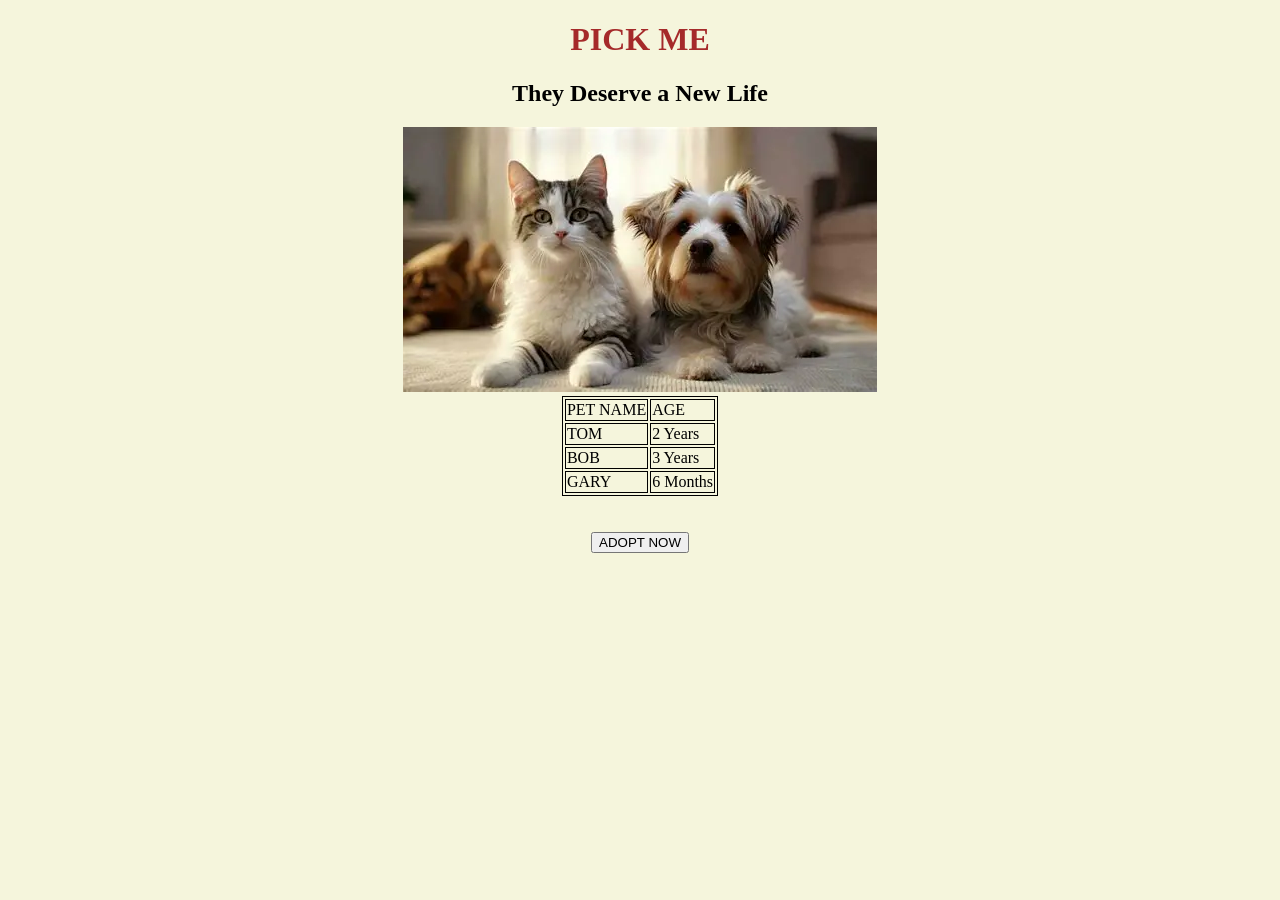
==== index.html @ 77085103 "Add Lab 11" ====
<!--Muhammad Faizam
26I-3236
SE-E -->
<!DOCTYPE html>

<html lang="en">
<head>
  <meta charset="UTF-8">
  <meta name="viewport" content="width=device-width, initial-scale=1.0">
  <link rel="stylesheet" href="style.css">
  <title>Pet Adoption</title>
</head>
<body>
  <center>
    
  <h1>PICK ME</h1>
  <h2>They Deserve a New Life</h2>
  <img src="pets.webp" alt="PETS IMAGE">

  <table>

  <tr>
    <td>PET NAME</td>
    <td>AGE</td>

  </tr>

  <tr>
    <td>TOM</td>
    <td>2 Years</td>
    
  </tr>

  <tr>
    <td>BOB</td>
    <td>3 Years</td>
 </tr>  
   <tr>
    <td>GARY</td>
    <td>6 Months</td>
 </tr>  
 
 
</table>
<br>
<br>
<button>
  
  ADOPT NOW
</button>
</center>
</body>
</html>
---- style.css ----
body{
    background-color: beige;
}
h1{
    color:brown;
}
table, th, td{
    border: 1px solid black;
}
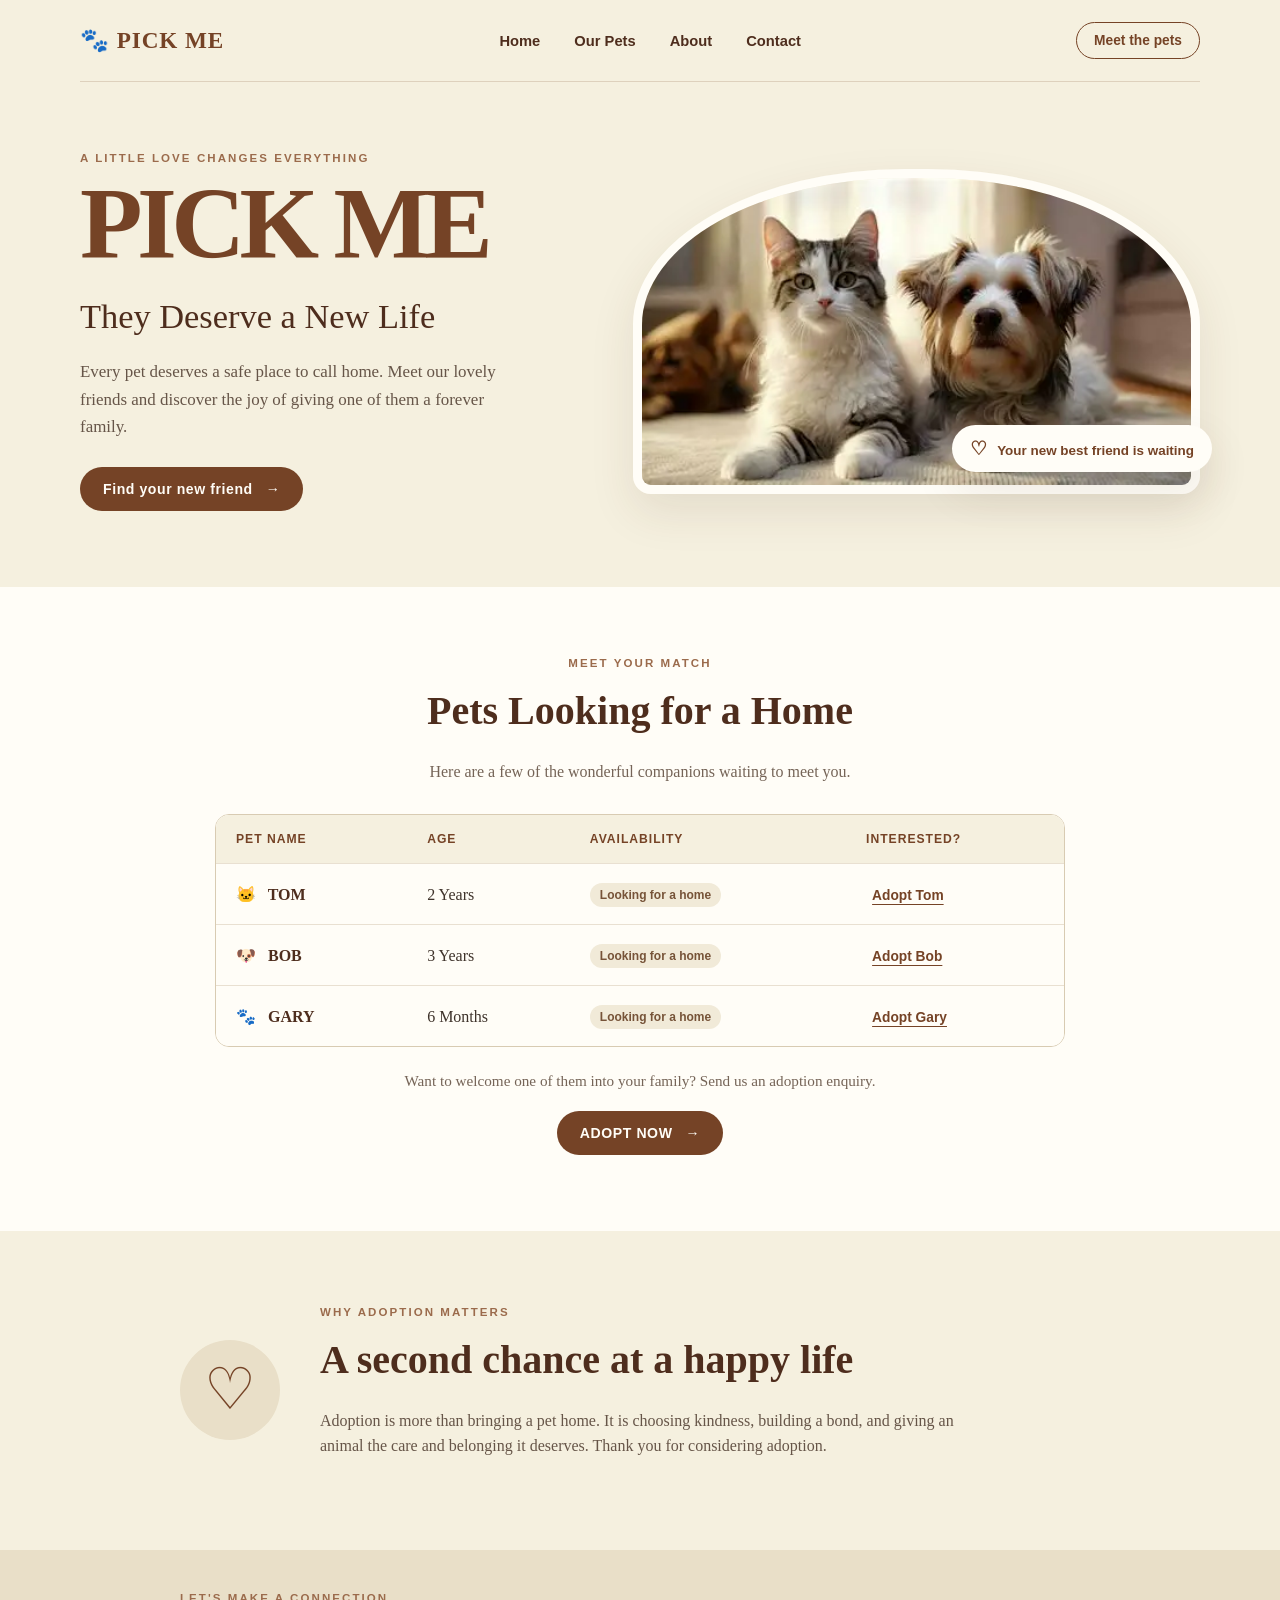
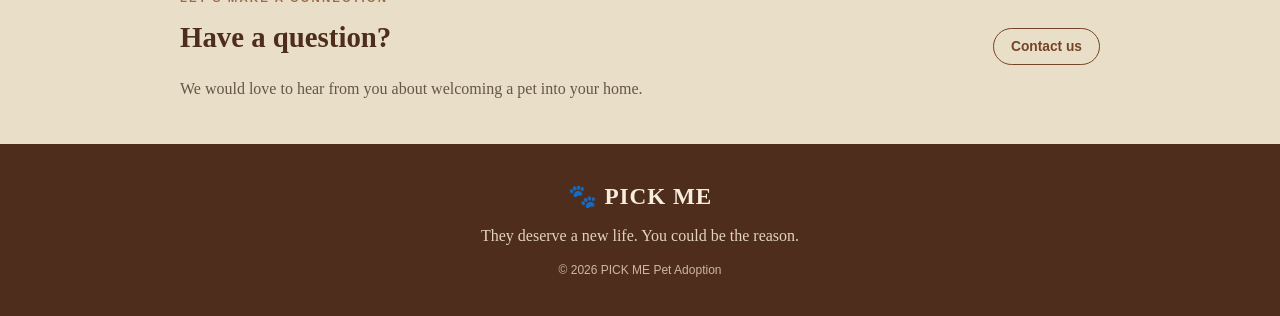
==== commit ac715eaf: "Add home Page Add navigation bar on home page Add borders and shapes to images Add logo of the websi" ====
--- a/index.html
+++ b/index.html
@@ -1,53 +1,95 @@
-<!--Muhammad Faizam
-26I-3236
-SE-E -->
 <!DOCTYPE html>
-
 <html lang="en">
 <head>
   <meta charset="UTF-8">
   <meta name="viewport" content="width=device-width, initial-scale=1.0">
+  <meta name="description" content="Meet pets looking for a loving home at PICK ME pet adoption.">
+  <title>PICK ME | They Deserve a New Life</title>
   <link rel="stylesheet" href="style.css">
-  <title>Pet Adoption</title>
+  <script src="script.js" defer></script>
 </head>
 <body>
-  <center>
-    
-  <h1>PICK ME</h1>
-  <h2>They Deserve a New Life</h2>
-  <img src="pets.webp" alt="PETS IMAGE">
+  <header class="site-header">
+    <a class="brand" href="#home" aria-label="PICK ME home">🐾 PICK ME</a>
+    <nav aria-label="Main navigation">
+      <a href="#home">Home</a>
+      <a href="#pets">Our Pets</a>
+      <a href="#about">About</a>
+      <a href="#contact">Contact</a>
+    </nav>
+    <a class="header-cta" href="#pets">Meet the pets</a>
+  </header>
 
-  <table>
+  <main>
+    <section class="hero" id="home">
+      <div class="hero-copy">
+        <p class="eyebrow">A LITTLE LOVE CHANGES EVERYTHING</p>
+        <h1>PICK ME</h1>
+        <h2>They Deserve a New Life</h2>
+        <p class="intro">Every pet deserves a safe place to call home. Meet our lovely friends and discover the joy of giving one of them a forever family.</p>
+        <a class="primary-button" href="#pets">Find your new friend <span aria-hidden="true">→</span></a>
+      </div>
+      <div class="hero-photo-wrap">
+        <img class="hero-photo" src="pets.webp" alt="A group of adorable pets waiting for a loving home">
+        <div class="photo-note"><span>♡</span> Your new best friend is waiting</div>
+      </div>
+    </section>
 
-  <tr>
-    <td>PET NAME</td>
-    <td>AGE</td>
+    <section class="pets-section" id="pets">
+      <div class="section-heading">
+        <p class="eyebrow">MEET YOUR MATCH</p>
+        <h2>Pets Looking for a Home</h2>
+        <p>Here are a few of the wonderful companions waiting to meet you.</p>
+      </div>
+      <div class="table-wrap">
+        <table>
+          <thead>
+            <tr><th scope="col">Pet name</th><th scope="col">Age</th><th scope="col">Availability</th><th scope="col">Interested?</th></tr>
+          </thead>
+          <tbody>
+            <tr><td><span class="pet-emoji">🐱</span> TOM</td><td>2 Years</td><td><span class="status">Looking for a home</span></td><td><button class="text-button adopt-pet" data-pet="Tom">Adopt Tom</button></td></tr>
+            <tr><td><span class="pet-emoji">🐶</span> BOB</td><td>3 Years</td><td><span class="status">Looking for a home</span></td><td><button class="text-button adopt-pet" data-pet="Bob">Adopt Bob</button></td></tr>
+            <tr><td><span class="pet-emoji">🐾</span> GARY</td><td>6 Months</td><td><span class="status">Looking for a home</span></td><td><button class="text-button adopt-pet" data-pet="Gary">Adopt Gary</button></td></tr>
+          </tbody>
+        </table>
+      </div>
+      <p class="table-note">Want to welcome one of them into your family? Send us an adoption enquiry.</p>
+      <button class="primary-button open-form" type="button">ADOPT NOW <span aria-hidden="true">→</span></button>
+    </section>
 
-  </tr>
+    <section class="about-section" id="about">
+      <div class="about-mark" aria-hidden="true">♡</div>
+      <div>
+        <p class="eyebrow">WHY ADOPTION MATTERS</p>
+        <h2>A second chance at a happy life</h2>
+        <p>Adoption is more than bringing a pet home. It is choosing kindness, building a bond, and giving an animal the care and belonging it deserves. Thank you for considering adoption.</p>
+      </div>
+    </section>
 
-  <tr>
-    <td>TOM</td>
-    <td>2 Years</td>
-    
-  </tr>
+    <section class="contact-strip" id="contact">
+      <div><p class="eyebrow">LET'S MAKE A CONNECTION</p><h2>Have a question?</h2><p>We would love to hear from you about welcoming a pet into your home.</p></div>
+      <a class="secondary-button" href="mailto:hello@pickme-pets.example">Contact us</a>
+    </section>
+  </main>
 
-  <tr>
-    <td>BOB</td>
-    <td>3 Years</td>
- </tr>  
-   <tr>
-    <td>GARY</td>
-    <td>6 Months</td>
- </tr>  
- 
- 
-</table>
-<br>
-<br>
-<button>
-  
-  ADOPT NOW
-</button>
-</center>
+  <footer><a class="brand footer-brand" href="#home">🐾 PICK ME</a><p>They deserve a new life. You could be the reason.</p><small>© <span id="year"></span> PICK ME Pet Adoption</small></footer>
+
+  <dialog id="adoption-dialog" aria-labelledby="form-title">
+    <div class="dialog-top"><div><p class="eyebrow">TAKE THE FIRST STEP</p><h2 id="form-title">Adoption enquiry</h2></div><button class="close-dialog" type="button" aria-label="Close form">×</button></div>
+    <p class="form-intro">Tell us a little about yourself and the pet you are interested in.</p>
+    <form id="adoption-form">
+      <label for="applicant-name">Your name</label>
+      <input id="applicant-name" name="name" type="text" placeholder="Enter your full name" required minlength="2">
+      <label for="applicant-email">Email address</label>
+      <input id="applicant-email" name="email" type="email" placeholder="you@example.com" required>
+      <label for="pet-choice">Which pet interests you?</label>
+      <select id="pet-choice" name="pet" required><option value="">Choose a pet</option><option>Tom</option><option>Bob</option><option>Gary</option><option>I'm open to meeting any pet</option></select>
+      <label for="reason">Why would you like to adopt?</label>
+      <textarea id="reason" name="reason" rows="3" placeholder="A few words about your interest..."></textarea>
+      <button class="primary-button submit-button" type="submit">Send enquiry</button>
+      <p class="form-message" id="form-message" role="status" aria-live="polite"></p>
+      <p class="privacy-note">Demo form: your details are not sent or stored. Connect a backend or form service to receive real applications.</p>
+    </form>
+  </dialog>
 </body>
-</html>+</html>
--- a/style.css
+++ b/style.css
@@ -1,9 +1,120 @@
-body{
-    background-color: beige;
+:root {
+  --beige: #f5f0df;
+  --beige-deep: #e9dfc8;
+  --brown: #754326;
+  --brown-dark: #4e2d1d;
+  --brown-soft: #9b6b4c;
+  --ink: #3f332b;
+  --white: #fffdf7;
+  --line: #d8cbb2;
+  --shadow: 0 18px 45px rgba(83, 52, 31, .10);
 }
-h1{
-    color:brown;
+
+* { box-sizing: border-box; }
+html { scroll-behavior: smooth; }
+body {
+  margin: 0;
+  background: var(--beige);
+  color: var(--ink);
+  font-family: Georgia, 'Times New Roman', serif;
+  line-height: 1.6;
 }
-table, th, td{
-    border: 1px solid black;
-}+a { color: inherit; }
+.site-header {
+  width: min(1120px, calc(100% - 48px));
+  margin: 0 auto;
+  min-height: 82px;
+  display: flex;
+  align-items: center;
+  justify-content: space-between;
+  gap: 24px;
+  border-bottom: 1px solid rgba(117, 67, 38, .18);
+}
+.brand { color: var(--brown); text-decoration: none; font-size: 1.45rem; font-weight: 800; letter-spacing: .04em; }
+nav { display: flex; gap: clamp(14px, 3vw, 34px); }
+nav a { color: var(--brown-dark); text-decoration: none; font: 600 .92rem Arial, sans-serif; }
+nav a:hover, nav a:focus-visible { color: var(--brown-soft); text-decoration: underline; text-underline-offset: 5px; }
+.header-cta, .secondary-button {
+  display: inline-block; padding: 10px 17px; border: 1px solid var(--brown); border-radius: 999px;
+  color: var(--brown); text-decoration: none; font: 700 .86rem Arial, sans-serif; transition: .2s ease;
+}
+.header-cta:hover, .secondary-button:hover { background: var(--brown); color: var(--white); }
+.hero {
+  width: min(1120px, calc(100% - 48px)); margin: 0 auto; padding: 70px 0 76px;
+  display: grid; grid-template-columns: .9fr 1.1fr; align-items: center; gap: clamp(35px, 7vw, 90px);
+}
+.eyebrow { margin: 0 0 10px; color: var(--brown-soft); font: 700 .72rem Arial, sans-serif; letter-spacing: .18em; }
+.hero h1 { margin: 0; color: var(--brown); font-size: clamp(3.8rem, 8vw, 6.8rem); line-height: .98; letter-spacing: -.055em; }
+.hero h2 { margin: 15px 0 14px; color: var(--brown-dark); font-size: clamp(1.45rem, 3vw, 2.15rem); font-weight: 500; }
+.intro { max-width: 450px; margin: 0 0 27px; color: #665548; font-size: 1.06rem; }
+.primary-button {
+  border: 0; border-radius: 999px; padding: 14px 23px; background: var(--brown); color: var(--white);
+  text-decoration: none; display: inline-flex; align-items: center; justify-content: center; gap: 13px;
+  cursor: pointer; font: 700 .88rem Arial, sans-serif; letter-spacing: .04em; transition: transform .2s ease, background .2s ease;
+}
+.primary-button:hover { background: var(--brown-dark); transform: translateY(-2px); }
+.hero-photo-wrap { position: relative; }
+.hero-photo { display: block; width: 100%; max-height: 430px; object-fit: cover; border: 9px solid var(--white); border-radius: 48% 48% 18px 18px; box-shadow: var(--shadow); }
+.photo-note { position: absolute; right: -12px; bottom: 22px; padding: 12px 18px; border-radius: 999px; background: var(--white); color: var(--brown); box-shadow: var(--shadow); font: 600 .84rem Arial, sans-serif; }
+.photo-note span { margin-right: 7px; font-size: 1.2rem; }
+.pets-section { padding: 70px 24px 76px; background: var(--white); text-align: center; }
+.section-heading { margin: 0 auto 30px; }
+.section-heading h2, .about-section h2, .contact-strip h2 { margin: 0 0 8px; color: var(--brown-dark); font-size: clamp(1.8rem, 4vw, 2.5rem); }
+.section-heading > p:last-child, .table-note { color: #756457; }
+.table-wrap { width: min(850px, 100%); margin: 0 auto; overflow-x: auto; border: 1px solid var(--line); border-radius: 14px; }
+table { width: 100%; border-collapse: collapse; text-align: left; background: var(--white); }
+th, td { padding: 17px 20px; border-bottom: 1px solid #e9e0d1; white-space: nowrap; }
+th { background: var(--beige); color: var(--brown); font: 700 .76rem Arial, sans-serif; letter-spacing: .08em; text-transform: uppercase; }
+tbody tr:last-child td { border-bottom: 0; }
+tbody tr:hover { background: #fbf8ef; }
+td:first-child { color: var(--brown-dark); font-weight: 700; }
+.pet-emoji { margin-right: 8px; }
+.status { display: inline-block; padding: 5px 10px; border-radius: 999px; background: #f1ead8; color: #765338; font: 600 .75rem Arial, sans-serif; }
+.text-button { border: 0; background: none; color: var(--brown); cursor: pointer; font: 700 .86rem Arial, sans-serif; text-decoration: underline; text-underline-offset: 4px; }
+.text-button:hover { color: var(--brown-dark); }
+.table-note { margin: 22px 0 17px; font-size: .95rem; }
+.about-section { width: min(920px, calc(100% - 48px)); margin: 0 auto; padding: 75px 0; display: grid; grid-template-columns: 110px 1fr; align-items: center; gap: 30px; }
+.about-mark { width: 100px; height: 100px; display: grid; place-items: center; border-radius: 50%; background: var(--beige-deep); color: var(--brown); font-size: 3.6rem; }
+.about-section p:last-child, .contact-strip p:not(.eyebrow) { max-width: 680px; color: #665548; }
+.contact-strip { padding: 42px max(24px, calc((100% - 920px) / 2)); background: var(--beige-deep); display: flex; align-items: center; justify-content: space-between; gap: 30px; }
+.contact-strip h2 { font-size: 1.8rem; }
+.contact-strip p:not(.eyebrow) { margin-bottom: 0; }
+footer { padding: 34px 24px; text-align: center; background: var(--brown-dark); color: #f7eddd; }
+.footer-brand { color: #f7eddd; }
+footer p { margin: 8px 0; color: #e3d3be; }
+footer small { color: #cdb89e; font: .75rem Arial, sans-serif; }
+dialog { width: min(510px, calc(100% - 30px)); max-height: min(90vh, 760px); overflow-y: auto; padding: 28px; border: 1px solid var(--line); border-radius: 20px; background: var(--white); color: var(--ink); box-shadow: 0 24px 80px rgba(35, 22, 13, .3); }
+dialog::backdrop { background: rgba(42, 27, 17, .55); backdrop-filter: blur(3px); }
+.dialog-top { display: flex; justify-content: space-between; align-items: flex-start; gap: 20px; }
+.dialog-top h2 { margin: 0; color: var(--brown-dark); font-size: 1.8rem; }
+.close-dialog { width: 36px; height: 36px; border: 0; border-radius: 50%; background: var(--beige); color: var(--brown); cursor: pointer; font-size: 1.5rem; }
+.form-intro { color: #756457; }
+form { display: grid; gap: 9px; }
+form label { margin-top: 7px; color: var(--brown-dark); font: 700 .83rem Arial, sans-serif; }
+form input, form select, form textarea { width: 100%; padding: 12px 13px; border: 1px solid var(--line); border-radius: 9px; background: #fffefa; color: var(--ink); font:  .95rem Arial, sans-serif; }
+form input:focus, form select:focus, form textarea:focus { outline: 2px solid #b98b68; outline-offset: 1px; }
+.submit-button { margin-top: 12px; width: 100%; }
+.form-message { min-height: 1.3em; margin: 3px 0 0; color: #49643c; font: 600 .88rem Arial, sans-serif; }
+.privacy-note { margin: 0; color: #8a7b6c; font: .72rem/1.5 Arial, sans-serif; }
+@media (max-width: 760px) {
+  .site-header { width: min(100% - 32px, 600px); padding: 16px 0; flex-wrap: wrap; }
+  nav { order: 3; width: 100%; justify-content: space-between; gap: 10px; }
+  nav a { font-size: .82rem; }
+  .header-cta { margin-left: auto; }
+  .hero { width: min(100% - 36px, 600px); padding: 48px 0 58px; grid-template-columns: 1fr; gap: 35px; }
+  .hero-copy { text-align: center; }
+  .intro { margin-left: auto; margin-right: auto; }
+  .hero-photo { max-height: 340px; }
+  .photo-note { right: 4px; }
+  .about-section { grid-template-columns: 1fr; text-align: center; justify-items: center; padding: 55px 0; }
+  .contact-strip { flex-direction: column; align-items: flex-start; }
+}
+@media (max-width: 480px) {
+  .brand { font-size: 1.2rem; }
+  .header-cta { padding: 8px 12px; font-size: .76rem; }
+  nav a { font-size: .73rem; }
+  .pets-section { padding: 55px 14px; }
+  th, td { padding: 13px 12px; }
+  .photo-note { font-size: .72rem; }
+  dialog { padding: 22px 18px; }
+}
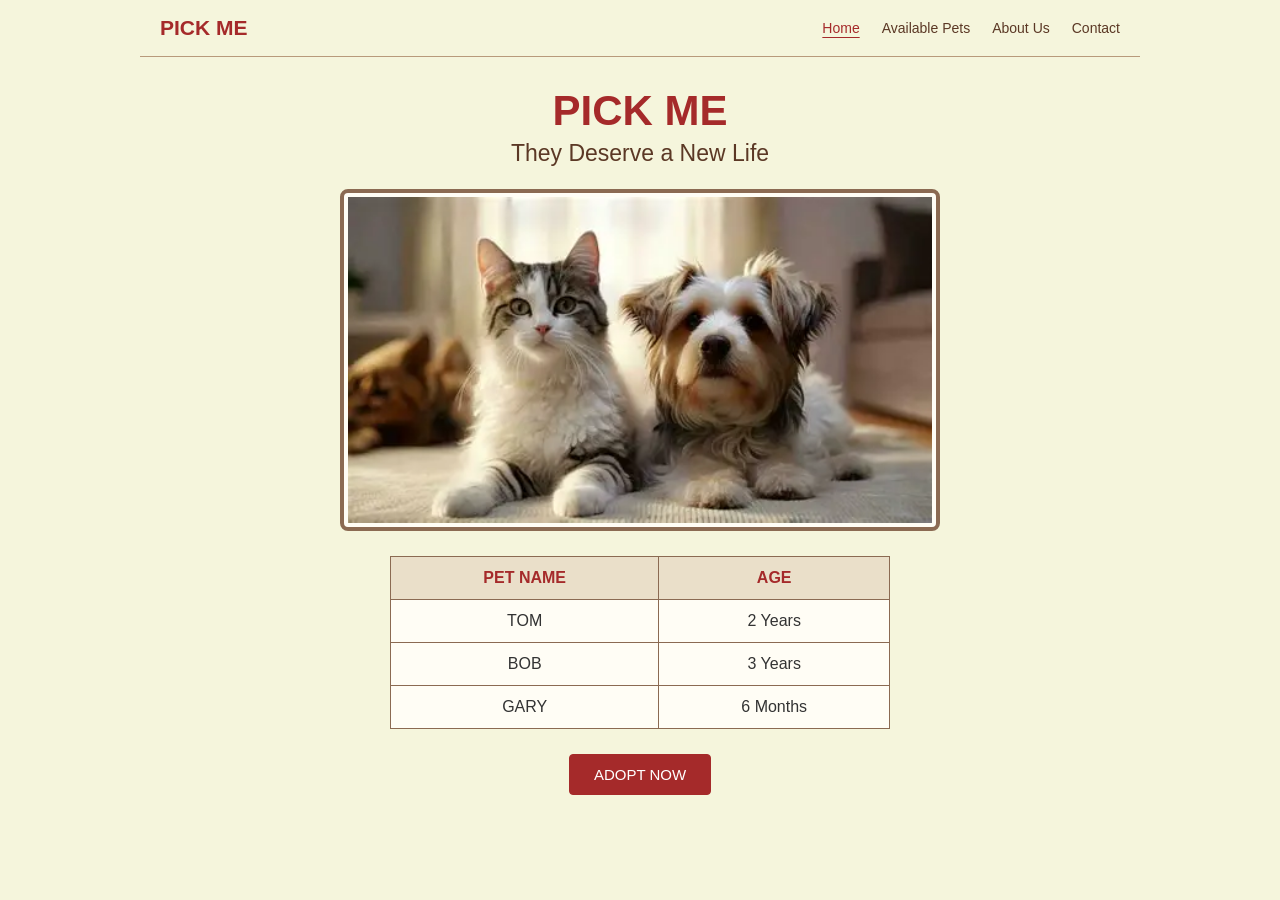
==== commit 20d792b3: "Fixed Home Page Made it a little simpler. Removed the fancy UI/UX. Removed Extra text and buttons." ====
--- a/index.html
+++ b/index.html
@@ -1,95 +1,57 @@
+<!-- Muhammad Faizam
+26I-3236
+SE-E -->
 <!DOCTYPE html>
 <html lang="en">
 <head>
-  <meta charset="UTF-8">
-  <meta name="viewport" content="width=device-width, initial-scale=1.0">
-  <meta name="description" content="Meet pets looking for a loving home at PICK ME pet adoption.">
-  <title>PICK ME | They Deserve a New Life</title>
-  <link rel="stylesheet" href="style.css">
-  <script src="script.js" defer></script>
+    <meta charset="UTF-8">
+    <meta name="viewport" content="width=device-width, initial-scale=1.0">
+    <title>PICK ME - Pet Adoption</title>
+    <link rel="stylesheet" href="style.css">
+    <script src="script.js" defer></script>
 </head>
 <body>
-  <header class="site-header">
-    <a class="brand" href="#home" aria-label="PICK ME home">🐾 PICK ME</a>
-    <nav aria-label="Main navigation">
-      <a href="#home">Home</a>
-      <a href="#pets">Our Pets</a>
-      <a href="#about">About</a>
-      <a href="#contact">Contact</a>
+    <nav class="navbar" aria-label="Main navigation">
+        <a class="brand" href="index.html">PICK ME</a>
+        <div class="nav-links">
+            <a href="index.html" aria-current="page">Home</a>
+            <a href="pets.html">Available Pets</a>
+            <a href="about.html">About Us</a>
+            <a href="contact.html">Contact</a>
+        </div>
     </nav>
-    <a class="header-cta" href="#pets">Meet the pets</a>
-  </header>
 
-  <main>
-    <section class="hero" id="home">
-      <div class="hero-copy">
-        <p class="eyebrow">A LITTLE LOVE CHANGES EVERYTHING</p>
+    <main class="homepage" id="home">
         <h1>PICK ME</h1>
         <h2>They Deserve a New Life</h2>
-        <p class="intro">Every pet deserves a safe place to call home. Meet our lovely friends and discover the joy of giving one of them a forever family.</p>
-        <a class="primary-button" href="#pets">Find your new friend <span aria-hidden="true">→</span></a>
-      </div>
-      <div class="hero-photo-wrap">
-        <img class="hero-photo" src="pets.webp" alt="A group of adorable pets waiting for a loving home">
-        <div class="photo-note"><span>♡</span> Your new best friend is waiting</div>
-      </div>
-    </section>
 
-    <section class="pets-section" id="pets">
-      <div class="section-heading">
-        <p class="eyebrow">MEET YOUR MATCH</p>
-        <h2>Pets Looking for a Home</h2>
-        <p>Here are a few of the wonderful companions waiting to meet you.</p>
-      </div>
-      <div class="table-wrap">
-        <table>
-          <thead>
-            <tr><th scope="col">Pet name</th><th scope="col">Age</th><th scope="col">Availability</th><th scope="col">Interested?</th></tr>
-          </thead>
-          <tbody>
-            <tr><td><span class="pet-emoji">🐱</span> TOM</td><td>2 Years</td><td><span class="status">Looking for a home</span></td><td><button class="text-button adopt-pet" data-pet="Tom">Adopt Tom</button></td></tr>
-            <tr><td><span class="pet-emoji">🐶</span> BOB</td><td>3 Years</td><td><span class="status">Looking for a home</span></td><td><button class="text-button adopt-pet" data-pet="Bob">Adopt Bob</button></td></tr>
-            <tr><td><span class="pet-emoji">🐾</span> GARY</td><td>6 Months</td><td><span class="status">Looking for a home</span></td><td><button class="text-button adopt-pet" data-pet="Gary">Adopt Gary</button></td></tr>
-          </tbody>
+        <img src="pets.webp" alt="Pets available for adoption" class="pets-image">
+
+        <table id="pets">
+            <thead>
+                <tr>
+                    <th>PET NAME</th>
+                    <th>AGE</th>
+                </tr>
+            </thead>
+            <tbody>
+                <tr>
+                    <td>TOM</td>
+                    <td>2 Years</td>
+                </tr>
+                <tr>
+                    <td>BOB</td>
+                    <td>3 Years</td>
+                </tr>
+                <tr>
+                    <td>GARY</td>
+                    <td>6 Months</td>
+                </tr>
+            </tbody>
         </table>
-      </div>
-      <p class="table-note">Want to welcome one of them into your family? Send us an adoption enquiry.</p>
-      <button class="primary-button open-form" type="button">ADOPT NOW <span aria-hidden="true">→</span></button>
-    </section>
 
-    <section class="about-section" id="about">
-      <div class="about-mark" aria-hidden="true">♡</div>
-      <div>
-        <p class="eyebrow">WHY ADOPTION MATTERS</p>
-        <h2>A second chance at a happy life</h2>
-        <p>Adoption is more than bringing a pet home. It is choosing kindness, building a bond, and giving an animal the care and belonging it deserves. Thank you for considering adoption.</p>
-      </div>
-    </section>
-
-    <section class="contact-strip" id="contact">
-      <div><p class="eyebrow">LET'S MAKE A CONNECTION</p><h2>Have a question?</h2><p>We would love to hear from you about welcoming a pet into your home.</p></div>
-      <a class="secondary-button" href="mailto:hello@pickme-pets.example">Contact us</a>
-    </section>
-  </main>
-
-  <footer><a class="brand footer-brand" href="#home">🐾 PICK ME</a><p>They deserve a new life. You could be the reason.</p><small>© <span id="year"></span> PICK ME Pet Adoption</small></footer>
-
-  <dialog id="adoption-dialog" aria-labelledby="form-title">
-    <div class="dialog-top"><div><p class="eyebrow">TAKE THE FIRST STEP</p><h2 id="form-title">Adoption enquiry</h2></div><button class="close-dialog" type="button" aria-label="Close form">×</button></div>
-    <p class="form-intro">Tell us a little about yourself and the pet you are interested in.</p>
-    <form id="adoption-form">
-      <label for="applicant-name">Your name</label>
-      <input id="applicant-name" name="name" type="text" placeholder="Enter your full name" required minlength="2">
-      <label for="applicant-email">Email address</label>
-      <input id="applicant-email" name="email" type="email" placeholder="you@example.com" required>
-      <label for="pet-choice">Which pet interests you?</label>
-      <select id="pet-choice" name="pet" required><option value="">Choose a pet</option><option>Tom</option><option>Bob</option><option>Gary</option><option>I'm open to meeting any pet</option></select>
-      <label for="reason">Why would you like to adopt?</label>
-      <textarea id="reason" name="reason" rows="3" placeholder="A few words about your interest..."></textarea>
-      <button class="primary-button submit-button" type="submit">Send enquiry</button>
-      <p class="form-message" id="form-message" role="status" aria-live="polite"></p>
-      <p class="privacy-note">Demo form: your details are not sent or stored. Connect a backend or form service to receive real applications.</p>
-    </form>
-  </dialog>
+        <button type="button" id="adopt-button">ADOPT NOW</button>
+        <p id="message" role="status" aria-live="polite"></p>
+    </main>
 </body>
 </html>
--- a/style.css
+++ b/style.css
@@ -1,120 +1,158 @@
-:root {
-  --beige: #f5f0df;
-  --beige-deep: #e9dfc8;
-  --brown: #754326;
-  --brown-dark: #4e2d1d;
-  --brown-soft: #9b6b4c;
-  --ink: #3f332b;
-  --white: #fffdf7;
-  --line: #d8cbb2;
-  --shadow: 0 18px 45px rgba(83, 52, 31, .10);
+/* Simple styling that keeps the original beige and brown theme. */
+* {
+    box-sizing: border-box;
 }
 
-* { box-sizing: border-box; }
-html { scroll-behavior: smooth; }
 body {
-  margin: 0;
-  background: var(--beige);
-  color: var(--ink);
-  font-family: Georgia, 'Times New Roman', serif;
-  line-height: 1.6;
+    margin: 0;
+    padding: 0 15px 30px;
+    background-color: beige;
+    color: #333;
+    font-family: Arial, sans-serif;
+    text-align: center;
 }
-a { color: inherit; }
-.site-header {
-  width: min(1120px, calc(100% - 48px));
-  margin: 0 auto;
-  min-height: 82px;
-  display: flex;
-  align-items: center;
-  justify-content: space-between;
-  gap: 24px;
-  border-bottom: 1px solid rgba(117, 67, 38, .18);
+
+/* Simple top navigation bar */
+.navbar {
+    max-width: 1000px;
+    margin: 0 auto;
+    padding: 16px 20px;
+    display: flex;
+    align-items: center;
+    justify-content: space-between;
+    gap: 18px;
+    border-bottom: 1px solid #b89a7b;
 }
-.brand { color: var(--brown); text-decoration: none; font-size: 1.45rem; font-weight: 800; letter-spacing: .04em; }
-nav { display: flex; gap: clamp(14px, 3vw, 34px); }
-nav a { color: var(--brown-dark); text-decoration: none; font: 600 .92rem Arial, sans-serif; }
-nav a:hover, nav a:focus-visible { color: var(--brown-soft); text-decoration: underline; text-underline-offset: 5px; }
-.header-cta, .secondary-button {
-  display: inline-block; padding: 10px 17px; border: 1px solid var(--brown); border-radius: 999px;
-  color: var(--brown); text-decoration: none; font: 700 .86rem Arial, sans-serif; transition: .2s ease;
+
+.brand {
+    color: brown;
+    font-size: 21px;
+    font-weight: bold;
+    text-decoration: none;
 }
-.header-cta:hover, .secondary-button:hover { background: var(--brown); color: var(--white); }
-.hero {
-  width: min(1120px, calc(100% - 48px)); margin: 0 auto; padding: 70px 0 76px;
-  display: grid; grid-template-columns: .9fr 1.1fr; align-items: center; gap: clamp(35px, 7vw, 90px);
+
+.nav-links {
+    display: flex;
+    align-items: center;
+    justify-content: center;
+    gap: 22px;
+    flex-wrap: wrap;
 }
-.eyebrow { margin: 0 0 10px; color: var(--brown-soft); font: 700 .72rem Arial, sans-serif; letter-spacing: .18em; }
-.hero h1 { margin: 0; color: var(--brown); font-size: clamp(3.8rem, 8vw, 6.8rem); line-height: .98; letter-spacing: -.055em; }
-.hero h2 { margin: 15px 0 14px; color: var(--brown-dark); font-size: clamp(1.45rem, 3vw, 2.15rem); font-weight: 500; }
-.intro { max-width: 450px; margin: 0 0 27px; color: #665548; font-size: 1.06rem; }
-.primary-button {
-  border: 0; border-radius: 999px; padding: 14px 23px; background: var(--brown); color: var(--white);
-  text-decoration: none; display: inline-flex; align-items: center; justify-content: center; gap: 13px;
-  cursor: pointer; font: 700 .88rem Arial, sans-serif; letter-spacing: .04em; transition: transform .2s ease, background .2s ease;
+
+.nav-links a {
+    color: #5b3825;
+    font-size: 14px;
+    text-decoration: none;
 }
-.primary-button:hover { background: var(--brown-dark); transform: translateY(-2px); }
-.hero-photo-wrap { position: relative; }
-.hero-photo { display: block; width: 100%; max-height: 430px; object-fit: cover; border: 9px solid var(--white); border-radius: 48% 48% 18px 18px; box-shadow: var(--shadow); }
-.photo-note { position: absolute; right: -12px; bottom: 22px; padding: 12px 18px; border-radius: 999px; background: var(--white); color: var(--brown); box-shadow: var(--shadow); font: 600 .84rem Arial, sans-serif; }
-.photo-note span { margin-right: 7px; font-size: 1.2rem; }
-.pets-section { padding: 70px 24px 76px; background: var(--white); text-align: center; }
-.section-heading { margin: 0 auto 30px; }
-.section-heading h2, .about-section h2, .contact-strip h2 { margin: 0 0 8px; color: var(--brown-dark); font-size: clamp(1.8rem, 4vw, 2.5rem); }
-.section-heading > p:last-child, .table-note { color: #756457; }
-.table-wrap { width: min(850px, 100%); margin: 0 auto; overflow-x: auto; border: 1px solid var(--line); border-radius: 14px; }
-table { width: 100%; border-collapse: collapse; text-align: left; background: var(--white); }
-th, td { padding: 17px 20px; border-bottom: 1px solid #e9e0d1; white-space: nowrap; }
-th { background: var(--beige); color: var(--brown); font: 700 .76rem Arial, sans-serif; letter-spacing: .08em; text-transform: uppercase; }
-tbody tr:last-child td { border-bottom: 0; }
-tbody tr:hover { background: #fbf8ef; }
-td:first-child { color: var(--brown-dark); font-weight: 700; }
-.pet-emoji { margin-right: 8px; }
-.status { display: inline-block; padding: 5px 10px; border-radius: 999px; background: #f1ead8; color: #765338; font: 600 .75rem Arial, sans-serif; }
-.text-button { border: 0; background: none; color: var(--brown); cursor: pointer; font: 700 .86rem Arial, sans-serif; text-decoration: underline; text-underline-offset: 4px; }
-.text-button:hover { color: var(--brown-dark); }
-.table-note { margin: 22px 0 17px; font-size: .95rem; }
-.about-section { width: min(920px, calc(100% - 48px)); margin: 0 auto; padding: 75px 0; display: grid; grid-template-columns: 110px 1fr; align-items: center; gap: 30px; }
-.about-mark { width: 100px; height: 100px; display: grid; place-items: center; border-radius: 50%; background: var(--beige-deep); color: var(--brown); font-size: 3.6rem; }
-.about-section p:last-child, .contact-strip p:not(.eyebrow) { max-width: 680px; color: #665548; }
-.contact-strip { padding: 42px max(24px, calc((100% - 920px) / 2)); background: var(--beige-deep); display: flex; align-items: center; justify-content: space-between; gap: 30px; }
-.contact-strip h2 { font-size: 1.8rem; }
-.contact-strip p:not(.eyebrow) { margin-bottom: 0; }
-footer { padding: 34px 24px; text-align: center; background: var(--brown-dark); color: #f7eddd; }
-.footer-brand { color: #f7eddd; }
-footer p { margin: 8px 0; color: #e3d3be; }
-footer small { color: #cdb89e; font: .75rem Arial, sans-serif; }
-dialog { width: min(510px, calc(100% - 30px)); max-height: min(90vh, 760px); overflow-y: auto; padding: 28px; border: 1px solid var(--line); border-radius: 20px; background: var(--white); color: var(--ink); box-shadow: 0 24px 80px rgba(35, 22, 13, .3); }
-dialog::backdrop { background: rgba(42, 27, 17, .55); backdrop-filter: blur(3px); }
-.dialog-top { display: flex; justify-content: space-between; align-items: flex-start; gap: 20px; }
-.dialog-top h2 { margin: 0; color: var(--brown-dark); font-size: 1.8rem; }
-.close-dialog { width: 36px; height: 36px; border: 0; border-radius: 50%; background: var(--beige); color: var(--brown); cursor: pointer; font-size: 1.5rem; }
-.form-intro { color: #756457; }
-form { display: grid; gap: 9px; }
-form label { margin-top: 7px; color: var(--brown-dark); font: 700 .83rem Arial, sans-serif; }
-form input, form select, form textarea { width: 100%; padding: 12px 13px; border: 1px solid var(--line); border-radius: 9px; background: #fffefa; color: var(--ink); font:  .95rem Arial, sans-serif; }
-form input:focus, form select:focus, form textarea:focus { outline: 2px solid #b98b68; outline-offset: 1px; }
-.submit-button { margin-top: 12px; width: 100%; }
-.form-message { min-height: 1.3em; margin: 3px 0 0; color: #49643c; font: 600 .88rem Arial, sans-serif; }
-.privacy-note { margin: 0; color: #8a7b6c; font: .72rem/1.5 Arial, sans-serif; }
-@media (max-width: 760px) {
-  .site-header { width: min(100% - 32px, 600px); padding: 16px 0; flex-wrap: wrap; }
-  nav { order: 3; width: 100%; justify-content: space-between; gap: 10px; }
-  nav a { font-size: .82rem; }
-  .header-cta { margin-left: auto; }
-  .hero { width: min(100% - 36px, 600px); padding: 48px 0 58px; grid-template-columns: 1fr; gap: 35px; }
-  .hero-copy { text-align: center; }
-  .intro { margin-left: auto; margin-right: auto; }
-  .hero-photo { max-height: 340px; }
-  .photo-note { right: 4px; }
-  .about-section { grid-template-columns: 1fr; text-align: center; justify-items: center; padding: 55px 0; }
-  .contact-strip { flex-direction: column; align-items: flex-start; }
+
+.nav-links a:hover,
+.nav-links a[aria-current="page"] {
+    color: brown;
+    text-decoration: underline;
+    text-underline-offset: 4px;
 }
-@media (max-width: 480px) {
-  .brand { font-size: 1.2rem; }
-  .header-cta { padding: 8px 12px; font-size: .76rem; }
-  nav a { font-size: .73rem; }
-  .pets-section { padding: 55px 14px; }
-  th, td { padding: 13px 12px; }
-  .photo-note { font-size: .72rem; }
-  dialog { padding: 22px 18px; }
+
+.homepage {
+    max-width: 800px;
+    margin: 0 auto;
+    padding-top: 20px;
 }
+
+h1 {
+    margin: 10px 0 5px;
+    color: brown;
+    font-size: 42px;
+}
+
+h2 {
+    margin: 0 0 22px;
+    color: #5b3825;
+    font-size: 23px;
+    font-weight: normal;
+}
+
+.pets-image {
+    display: block;
+    width: min(100%, 600px);
+    height: auto;
+    margin: 0 auto 25px;
+    border: 4px solid #8b6a52;
+    border-radius: 8px;
+    padding: 4px;
+    background-color: #fffdf5;
+}
+
+table {
+    width: min(100%, 500px);
+    margin: 0 auto;
+    border-collapse: collapse;
+    background-color: #fffdf5;
+}
+
+th,
+td {
+    border: 1px solid #8b6a52;
+    padding: 12px 18px;
+}
+
+th {
+    background-color: #eadfc9;
+    color: brown;
+}
+
+td {
+    color: #333;
+}
+
+button {
+    margin-top: 25px;
+    padding: 11px 24px;
+    border: 1px solid brown;
+    border-radius: 4px;
+    background-color: brown;
+    color: white;
+    font-size: 15px;
+    cursor: pointer;
+}
+
+button:hover {
+    background-color: #653719;
+}
+
+button:focus-visible,
+.nav-links a:focus-visible,
+.brand:focus-visible {
+    outline: 2px solid #333;
+    outline-offset: 3px;
+}
+
+#message {
+    min-height: 20px;
+    margin-top: 12px;
+    color: brown;
+    font-size: 14px;
+}
+
+@media (max-width: 560px) {
+    .navbar {
+        flex-direction: column;
+        padding: 14px 8px;
+    }
+
+    .nav-links {
+        gap: 12px 18px;
+    }
+
+    h1 {
+        font-size: 34px;
+    }
+
+    h2 {
+        font-size: 19px;
+    }
+
+    th,
+    td {
+        padding: 10px;
+    }
+}
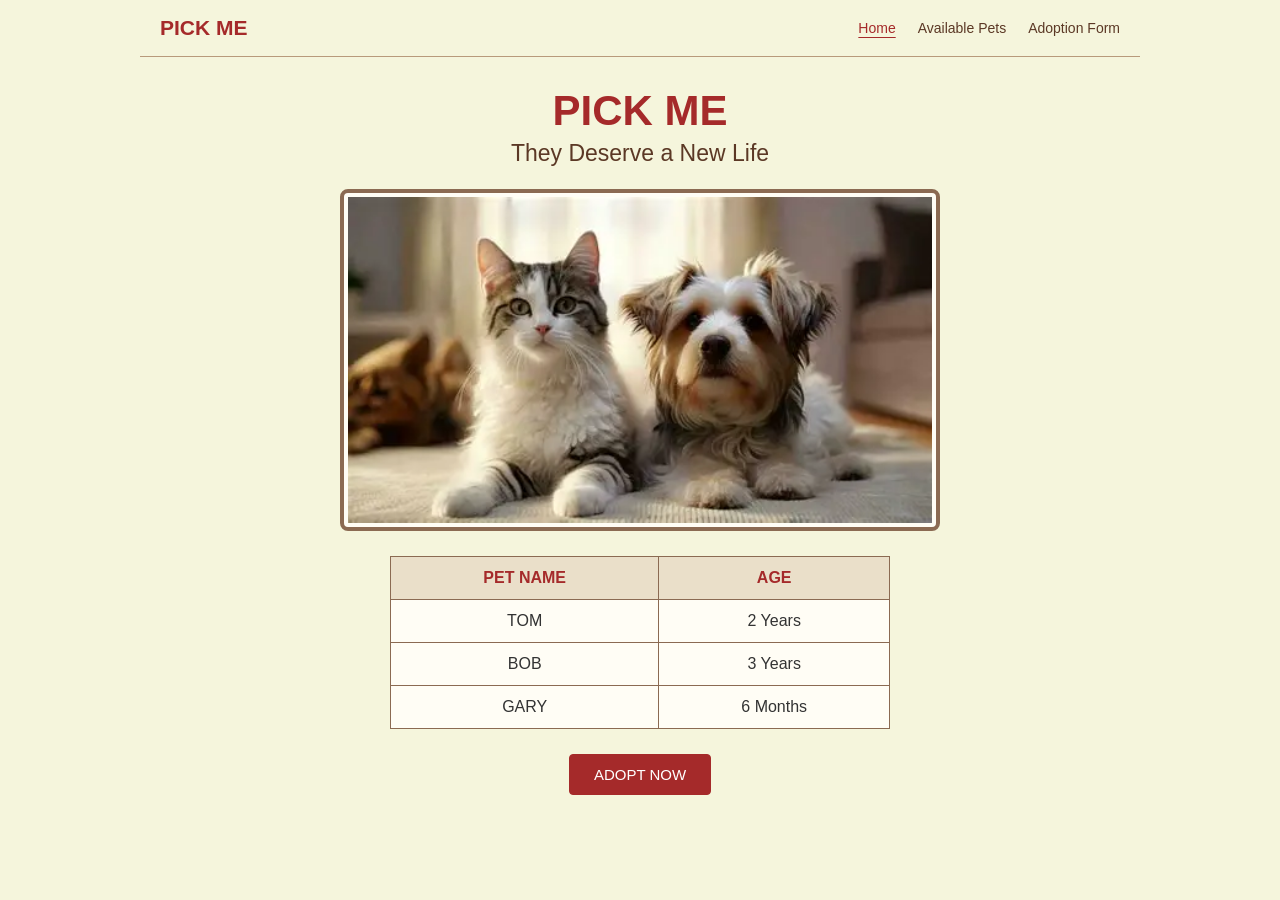
==== commit fac76715: "add Available Pets page to PICK ME website Add Available Pets page with a simple introduction Displa" ====
--- a/index.html
+++ b/index.html
@@ -16,8 +16,7 @@
         <div class="nav-links">
             <a href="index.html" aria-current="page">Home</a>
             <a href="pets.html">Available Pets</a>
-            <a href="about.html">About Us</a>
-            <a href="contact.html">Contact</a>
+            <a href="adopt.html">Adoption Form</a>
         </div>
     </nav>
 
--- a/style.css
+++ b/style.css
@@ -156,3 +156,82 @@
         padding: 10px;
     }
 }
+
+/* Available Pets page */
+.pets-page {
+    max-width: 900px;
+    margin: 0 auto;
+    padding-top: 24px;
+}
+
+.page-intro {
+    max-width: 650px;
+    margin: 0 auto 24px;
+    line-height: 1.6;
+}
+
+.available-pets-table {
+    width: 100%;
+    max-width: 850px;
+    margin: 0 auto;
+    border-collapse: collapse;
+    background-color: #fffdf5;
+}
+
+.available-pets-table th,
+.available-pets-table td {
+    border: 1px solid #8b6a52;
+    padding: 13px 12px;
+    text-align: center;
+}
+
+.small-link-button {
+    display: inline-block;
+    padding: 7px 14px;
+    border: 1px solid brown;
+    border-radius: 4px;
+    background-color: brown;
+    color: white;
+    text-decoration: none;
+    font-size: 14px;
+}
+
+.small-link-button:hover {
+    background-color: #653719;
+}
+
+.page-navigation {
+    display: flex;
+    justify-content: space-between;
+    gap: 16px;
+    max-width: 850px;
+    margin: 25px auto 0;
+}
+
+.back-link,
+.next-link {
+    color: brown;
+    text-decoration: none;
+    font-size: 14px;
+}
+
+.back-link:hover,
+.next-link:hover {
+    text-decoration: underline;
+}
+
+@media (max-width: 650px) {
+    .available-pets-table {
+        font-size: 13px;
+    }
+
+    .available-pets-table th,
+    .available-pets-table td {
+        padding: 9px 6px;
+    }
+
+    .page-navigation {
+        flex-direction: column;
+        align-items: center;
+    }
+}
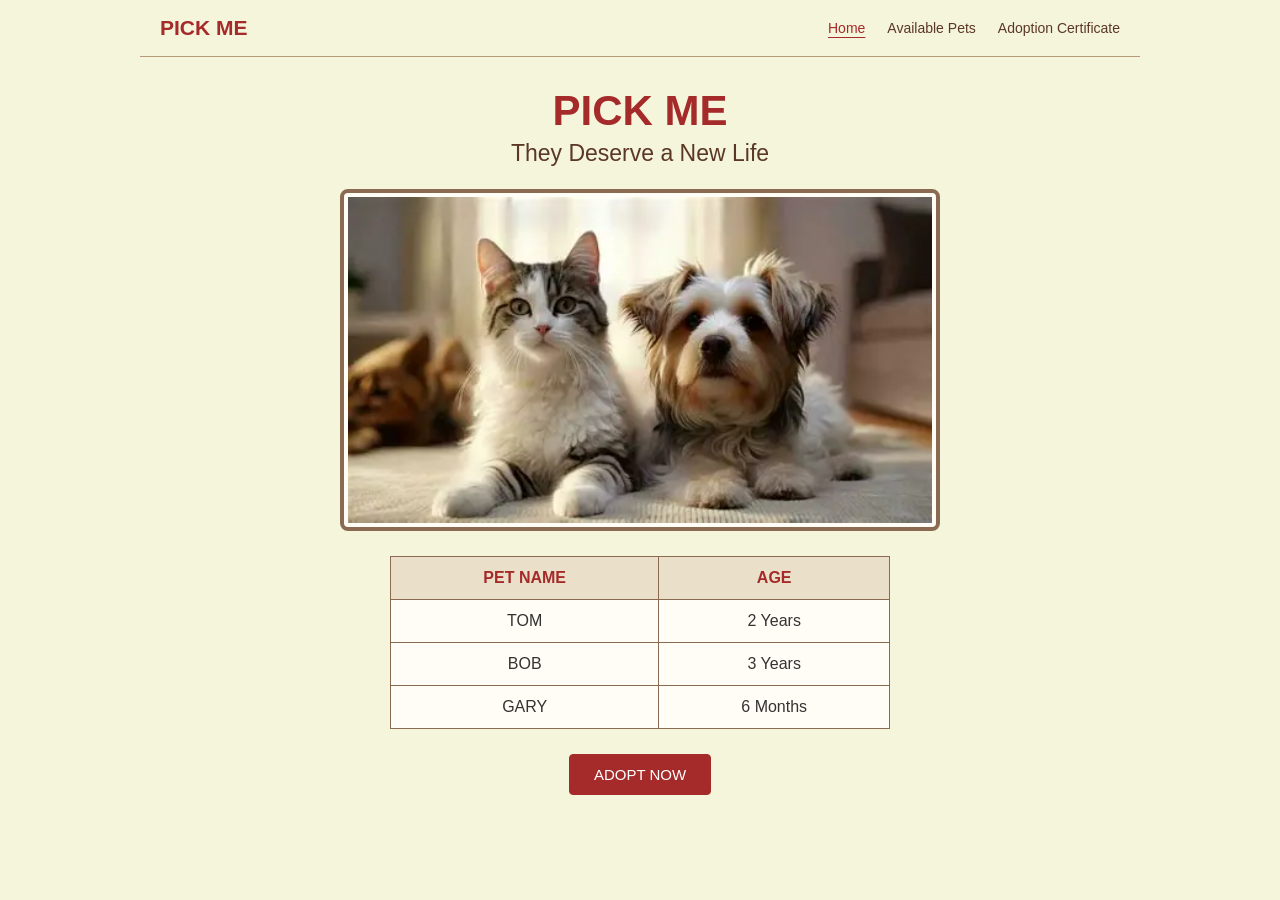
==== commit 5d9a1d83: "complete three-page PICK ME pet adoption website Maintain the original beige and brown color theme A" ====
--- a/index.html
+++ b/index.html
@@ -16,7 +16,7 @@
         <div class="nav-links">
             <a href="index.html" aria-current="page">Home</a>
             <a href="pets.html">Available Pets</a>
-            <a href="adopt.html">Adoption Form</a>
+            <a href="adopt.html">Adoption Certificate</a>
         </div>
     </nav>
 
--- a/style.css
+++ b/style.css
@@ -235,3 +235,146 @@
         align-items: center;
     }
 }
+
+
+/* Adoption Certificate page */
+.adoption-page {
+    max-width: 760px;
+    margin: 0 auto;
+    padding-top: 24px;
+}
+
+.adoption-form {
+    display: flex;
+    flex-direction: column;
+    gap: 10px;
+    width: min(100%, 440px);
+    margin: 24px auto;
+    padding: 20px;
+    border: 1px solid #b89a7b;
+    border-radius: 6px;
+    background-color: #fffdf5;
+    text-align: left;
+}
+
+.adoption-form label {
+    color: #5b3825;
+    font-weight: bold;
+    font-size: 14px;
+}
+
+.adoption-form input,
+.adoption-form select {
+    width: 100%;
+    padding: 10px;
+    border: 1px solid #8b6a52;
+    border-radius: 4px;
+    background-color: white;
+    color: #333;
+    font: inherit;
+}
+
+.adoption-form button {
+    align-self: center;
+    margin-top: 12px;
+}
+
+.adoption-form input:focus,
+.adoption-form select:focus {
+    outline: 2px solid #8b6a52;
+    outline-offset: 2px;
+}
+
+.certificate-area {
+    margin: 28px auto;
+}
+
+.thank-you-message {
+    color: brown;
+    font-size: 18px;
+    font-weight: bold;
+}
+
+.certificate {
+    max-width: 650px;
+    margin: 18px auto;
+    padding: 30px 24px;
+    border: 5px double #8b6a52;
+    background-color: #fffdf5;
+    color: #5b3825;
+}
+
+.certificate-brand {
+    margin: 0;
+    color: brown;
+    font-size: 25px;
+    font-weight: bold;
+    letter-spacing: 2px;
+}
+
+.certificate h2 {
+    margin: 12px 0 20px;
+    color: brown;
+    font-size: 25px;
+    font-weight: bold;
+}
+
+.certificate-small {
+    line-height: 1.6;
+}
+
+.certificate-name,
+.certificate-pet {
+    margin: 12px 0;
+    color: brown;
+    font-size: 23px;
+    font-weight: bold;
+}
+
+.certificate-footer {
+    display: flex;
+    justify-content: space-between;
+    gap: 12px;
+    margin-top: 30px;
+    padding-top: 12px;
+    border-top: 1px solid #b89a7b;
+    font-size: 13px;
+}
+
+#certificate-area[hidden] {
+    display: none;
+}
+
+@media print {
+    body {
+        padding: 0;
+        background: white;
+    }
+
+    .navbar,
+    .adoption-form,
+    .page-navigation,
+    #print-certificate,
+    .adoption-page > h1,
+    .adoption-page > h2,
+    .adoption-page > .page-intro {
+        display: none !important;
+    }
+
+    .adoption-page,
+    .certificate-area,
+    .certificate {
+        max-width: none;
+        margin: 0;
+    }
+
+    .certificate {
+        border: 5px double #8b6a52;
+        -webkit-print-color-adjust: exact;
+        print-color-adjust: exact;
+    }
+
+    .thank-you-message {
+        text-align: center;
+    }
+}
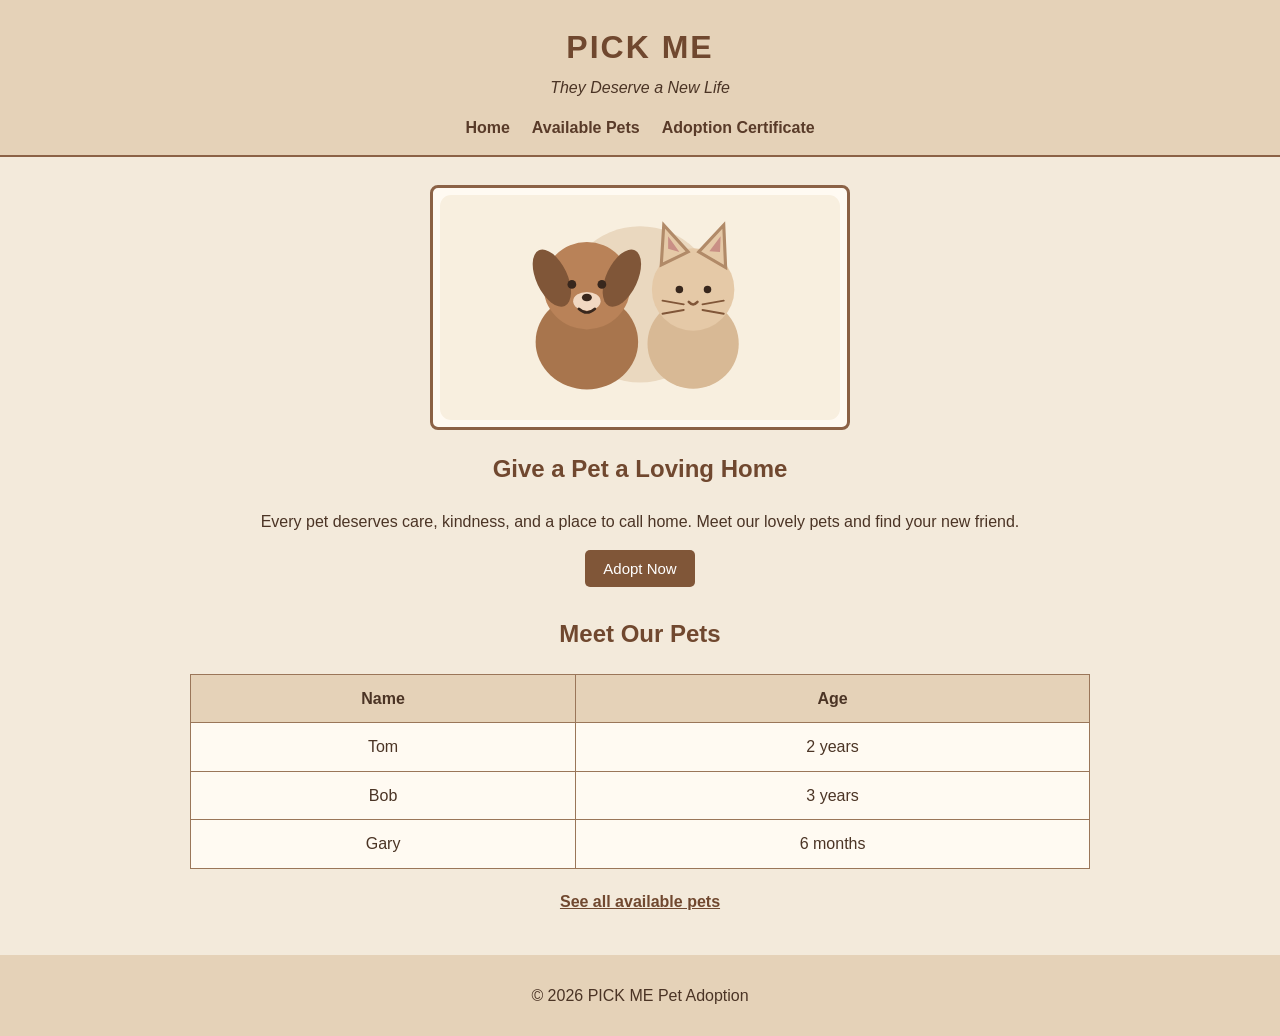
==== commit 90f0365d: "Add Consol.log requirement" ====
--- a/index.html
+++ b/index.html
@@ -1,56 +1,43 @@
-<!-- Muhammad Faizam
-26I-3236
-SE-E -->
 <!DOCTYPE html>
 <html lang="en">
 <head>
-    <meta charset="UTF-8">
-    <meta name="viewport" content="width=device-width, initial-scale=1.0">
-    <title>PICK ME - Pet Adoption</title>
-    <link rel="stylesheet" href="style.css">
-    <script src="script.js" defer></script>
+  <meta charset="UTF-8">
+  <meta name="viewport" content="width=device-width, initial-scale=1.0">
+  <title>PICK ME - Home</title>
+  <link rel="stylesheet" href="style.css">
 </head>
 <body>
-    <nav class="navbar" aria-label="Main navigation">
-        <a class="brand" href="index.html">PICK ME</a>
-        <div class="nav-links">
-            <a href="index.html" aria-current="page">Home</a>
-            <a href="pets.html">Available Pets</a>
-            <a href="adopt.html">Adoption Certificate</a>
-        </div>
+  <header>
+    <h1>PICK ME</h1>
+    <p class="tagline">They Deserve a New Life</p>
+    <nav>
+      <a href="index.html">Home</a>
+      <a href="pets.html">Available Pets</a>
+      <a href="adopt.html">Adoption Certificate</a>
     </nav>
+  </header>
 
-    <main class="homepage" id="home">
-        <h1>PICK ME</h1>
-        <h2>They Deserve a New Life</h2>
+  <main>
+    <section class="intro">
+      <img class="hero-image" src="pets.svg" alt="Illustration of a dog and a cat">
+      <h2>Give a Pet a Loving Home</h2>
+      <p>Every pet deserves care, kindness, and a place to call home. Meet our lovely pets and find your new friend.</p>
+      <button type="button" onclick="adoptNow()">Adopt Now</button>
+    </section>
 
-        <img src="pets.webp" alt="Pets available for adoption" class="pets-image">
+    <h2>Meet Our Pets</h2>
+    <table>
+      <thead><tr><th>Name</th><th>Age</th></tr></thead>
+      <tbody>
+        <tr><td>Tom</td><td>2 years</td></tr>
+        <tr><td>Bob</td><td>3 years</td></tr>
+        <tr><td>Gary</td><td>6 months</td></tr>
+      </tbody>
+    </table>
+    <p class="center"><a class="text-link" href="pets.html">See all available pets</a></p>
+  </main>
 
-        <table id="pets">
-            <thead>
-                <tr>
-                    <th>PET NAME</th>
-                    <th>AGE</th>
-                </tr>
-            </thead>
-            <tbody>
-                <tr>
-                    <td>TOM</td>
-                    <td>2 Years</td>
-                </tr>
-                <tr>
-                    <td>BOB</td>
-                    <td>3 Years</td>
-                </tr>
-                <tr>
-                    <td>GARY</td>
-                    <td>6 Months</td>
-                </tr>
-            </tbody>
-        </table>
-
-        <button type="button" id="adopt-button">ADOPT NOW</button>
-        <p id="message" role="status" aria-live="polite"></p>
-    </main>
+  <footer><p>© 2026 PICK ME Pet Adoption</p></footer>
+  <script src="script.js"></script>
 </body>
 </html>
--- a/style.css
+++ b/style.css
@@ -1,380 +1,99 @@
-/* Simple styling that keeps the original beige and brown theme. */
-* {
-    box-sizing: border-box;
+* { box-sizing: border-box; }
+body {
+  margin: 0;
+  padding: 0;
+  background: #f3eadb;
+  color: #4b3425;
+  font-family: Arial, sans-serif;
+  line-height: 1.6;
 }
-
-body {
-    margin: 0;
-    padding: 0 15px 30px;
-    background-color: beige;
-    color: #333;
-    font-family: Arial, sans-serif;
-    text-align: center;
+header {
+  background: #e5d2b8;
+  text-align: center;
+  padding: 22px 12px 15px;
+  border-bottom: 2px solid #8b6246;
 }
-
-/* Simple top navigation bar */
-.navbar {
-    max-width: 1000px;
-    margin: 0 auto;
-    padding: 16px 20px;
-    display: flex;
-    align-items: center;
-    justify-content: space-between;
-    gap: 18px;
-    border-bottom: 1px solid #b89a7b;
+header h1 { margin: 0; color: #70482f; letter-spacing: 2px; }
+.tagline { margin: 2px 0 14px; font-style: italic; }
+nav { display: flex; justify-content: center; flex-wrap: wrap; gap: 22px; }
+nav a { color: #593b29; text-decoration: none; font-weight: bold; }
+nav a:hover, .text-link:hover { text-decoration: underline; }
+main { width: 90%; max-width: 900px; margin: 28px auto; }
+h2 { color: #70482f; text-align: center; }
+.intro { text-align: center; margin-bottom: 28px; }
+.hero-image {
+  display: block;
+  width: min(100%, 420px);
+  height: auto;
+  margin: 0 auto 18px;
+  padding: 7px;
+  border: 3px solid #8b6246;
+  border-radius: 8px;
+  background: #fffaf2;
 }
-
-.brand {
-    color: brown;
-    font-size: 21px;
-    font-weight: bold;
-    text-decoration: none;
+button, .small-link {
+  display: inline-block;
+  background: #805638;
+  color: white;
+  border: 0;
+  border-radius: 5px;
+  padding: 10px 18px;
+  text-decoration: none;
+  cursor: pointer;
+  font-size: 15px;
 }
-
-.nav-links {
-    display: flex;
-    align-items: center;
-    justify-content: center;
-    gap: 22px;
-    flex-wrap: wrap;
+button:hover, .small-link:hover { background: #5f3d29; }
+table {
+  width: 100%;
+  border-collapse: collapse;
+  margin: 20px 0;
+  background: #fffaf2;
 }
-
-.nav-links a {
-    color: #5b3825;
-    font-size: 14px;
-    text-decoration: none;
+th, td { border: 1px solid #9a7659; padding: 11px; text-align: center; }
+th { background: #e5d2b8; }
+.center { text-align: center; }
+.text-link { color: #70482f; font-weight: bold; }
+form {
+  max-width: 500px;
+  margin: 20px auto;
+  padding: 20px;
+  background: #fffaf2;
+  border: 1px solid #b18a68;
+  border-radius: 7px;
 }
-
-.nav-links a:hover,
-.nav-links a[aria-current="page"] {
-    color: brown;
-    text-decoration: underline;
-    text-underline-offset: 4px;
+label { display: block; margin: 12px 0 5px; font-weight: bold; }
+input, select {
+  width: 100%;
+  padding: 10px;
+  border: 1px solid #9a7659;
+  border-radius: 4px;
+  background: white;
+  font-size: 15px;
 }
-
-.homepage {
-    max-width: 800px;
-    margin: 0 auto;
-    padding-top: 20px;
+form button { margin-top: 18px; }
+.certificate {
+  max-width: 680px;
+  margin: 30px auto;
+  padding: 28px;
+  text-align: center;
+  background: #fffaf2;
+  border: 8px double #805638;
 }
-
-h1 {
-    margin: 10px 0 5px;
-    color: brown;
-    font-size: 42px;
+.certificate h2 { font-size: 30px; }
+.certificate h3 { color: #805638; font-size: 25px; border-bottom: 1px solid #c4a88e; display: inline-block; min-width: 180px; }
+.certificate-small { letter-spacing: 3px; font-weight: bold; }
+.certificate-date { margin-top: 25px; }
+.thanks { font-weight: bold; color: #70482f; }
+footer { text-align: center; padding: 12px; background: #e5d2b8; margin-top: 40px; }
+@media (max-width: 600px) {
+  main { width: 94%; }
+  nav { gap: 12px; }
+  th, td { padding: 7px 4px; font-size: 13px; }
+  .certificate { padding: 15px; }
 }
-
-h2 {
-    margin: 0 0 22px;
-    color: #5b3825;
-    font-size: 23px;
-    font-weight: normal;
+@media print {
+  body { background: white; }
+  header, footer, #adoption-form-section, main > .center, .certificate button { display: none !important; }
+  main { width: 100%; margin: 0; }
+  .certificate { display: block !important; border: 8px double #805638; margin: 20px auto; }
 }
-
-.pets-image {
-    display: block;
-    width: min(100%, 600px);
-    height: auto;
-    margin: 0 auto 25px;
-    border: 4px solid #8b6a52;
-    border-radius: 8px;
-    padding: 4px;
-    background-color: #fffdf5;
-}
-
-table {
-    width: min(100%, 500px);
-    margin: 0 auto;
-    border-collapse: collapse;
-    background-color: #fffdf5;
-}
-
-th,
-td {
-    border: 1px solid #8b6a52;
-    padding: 12px 18px;
-}
-
-th {
-    background-color: #eadfc9;
-    color: brown;
-}
-
-td {
-    color: #333;
-}
-
-button {
-    margin-top: 25px;
-    padding: 11px 24px;
-    border: 1px solid brown;
-    border-radius: 4px;
-    background-color: brown;
-    color: white;
-    font-size: 15px;
-    cursor: pointer;
-}
-
-button:hover {
-    background-color: #653719;
-}
-
-button:focus-visible,
-.nav-links a:focus-visible,
-.brand:focus-visible {
-    outline: 2px solid #333;
-    outline-offset: 3px;
-}
-
-#message {
-    min-height: 20px;
-    margin-top: 12px;
-    color: brown;
-    font-size: 14px;
-}
-
-@media (max-width: 560px) {
-    .navbar {
-        flex-direction: column;
-        padding: 14px 8px;
-    }
-
-    .nav-links {
-        gap: 12px 18px;
-    }
-
-    h1 {
-        font-size: 34px;
-    }
-
-    h2 {
-        font-size: 19px;
-    }
-
-    th,
-    td {
-        padding: 10px;
-    }
-}
-
-/* Available Pets page */
-.pets-page {
-    max-width: 900px;
-    margin: 0 auto;
-    padding-top: 24px;
-}
-
-.page-intro {
-    max-width: 650px;
-    margin: 0 auto 24px;
-    line-height: 1.6;
-}
-
-.available-pets-table {
-    width: 100%;
-    max-width: 850px;
-    margin: 0 auto;
-    border-collapse: collapse;
-    background-color: #fffdf5;
-}
-
-.available-pets-table th,
-.available-pets-table td {
-    border: 1px solid #8b6a52;
-    padding: 13px 12px;
-    text-align: center;
-}
-
-.small-link-button {
-    display: inline-block;
-    padding: 7px 14px;
-    border: 1px solid brown;
-    border-radius: 4px;
-    background-color: brown;
-    color: white;
-    text-decoration: none;
-    font-size: 14px;
-}
-
-.small-link-button:hover {
-    background-color: #653719;
-}
-
-.page-navigation {
-    display: flex;
-    justify-content: space-between;
-    gap: 16px;
-    max-width: 850px;
-    margin: 25px auto 0;
-}
-
-.back-link,
-.next-link {
-    color: brown;
-    text-decoration: none;
-    font-size: 14px;
-}
-
-.back-link:hover,
-.next-link:hover {
-    text-decoration: underline;
-}
-
-@media (max-width: 650px) {
-    .available-pets-table {
-        font-size: 13px;
-    }
-
-    .available-pets-table th,
-    .available-pets-table td {
-        padding: 9px 6px;
-    }
-
-    .page-navigation {
-        flex-direction: column;
-        align-items: center;
-    }
-}
-
-
-/* Adoption Certificate page */
-.adoption-page {
-    max-width: 760px;
-    margin: 0 auto;
-    padding-top: 24px;
-}
-
-.adoption-form {
-    display: flex;
-    flex-direction: column;
-    gap: 10px;
-    width: min(100%, 440px);
-    margin: 24px auto;
-    padding: 20px;
-    border: 1px solid #b89a7b;
-    border-radius: 6px;
-    background-color: #fffdf5;
-    text-align: left;
-}
-
-.adoption-form label {
-    color: #5b3825;
-    font-weight: bold;
-    font-size: 14px;
-}
-
-.adoption-form input,
-.adoption-form select {
-    width: 100%;
-    padding: 10px;
-    border: 1px solid #8b6a52;
-    border-radius: 4px;
-    background-color: white;
-    color: #333;
-    font: inherit;
-}
-
-.adoption-form button {
-    align-self: center;
-    margin-top: 12px;
-}
-
-.adoption-form input:focus,
-.adoption-form select:focus {
-    outline: 2px solid #8b6a52;
-    outline-offset: 2px;
-}
-
-.certificate-area {
-    margin: 28px auto;
-}
-
-.thank-you-message {
-    color: brown;
-    font-size: 18px;
-    font-weight: bold;
-}
-
-.certificate {
-    max-width: 650px;
-    margin: 18px auto;
-    padding: 30px 24px;
-    border: 5px double #8b6a52;
-    background-color: #fffdf5;
-    color: #5b3825;
-}
-
-.certificate-brand {
-    margin: 0;
-    color: brown;
-    font-size: 25px;
-    font-weight: bold;
-    letter-spacing: 2px;
-}
-
-.certificate h2 {
-    margin: 12px 0 20px;
-    color: brown;
-    font-size: 25px;
-    font-weight: bold;
-}
-
-.certificate-small {
-    line-height: 1.6;
-}
-
-.certificate-name,
-.certificate-pet {
-    margin: 12px 0;
-    color: brown;
-    font-size: 23px;
-    font-weight: bold;
-}
-
-.certificate-footer {
-    display: flex;
-    justify-content: space-between;
-    gap: 12px;
-    margin-top: 30px;
-    padding-top: 12px;
-    border-top: 1px solid #b89a7b;
-    font-size: 13px;
-}
-
-#certificate-area[hidden] {
-    display: none;
-}
-
-@media print {
-    body {
-        padding: 0;
-        background: white;
-    }
-
-    .navbar,
-    .adoption-form,
-    .page-navigation,
-    #print-certificate,
-    .adoption-page > h1,
-    .adoption-page > h2,
-    .adoption-page > .page-intro {
-        display: none !important;
-    }
-
-    .adoption-page,
-    .certificate-area,
-    .certificate {
-        max-width: none;
-        margin: 0;
-    }
-
-    .certificate {
-        border: 5px double #8b6a52;
-        -webkit-print-color-adjust: exact;
-        print-color-adjust: exact;
-    }
-
-    .thank-you-message {
-        text-align: center;
-    }
-}
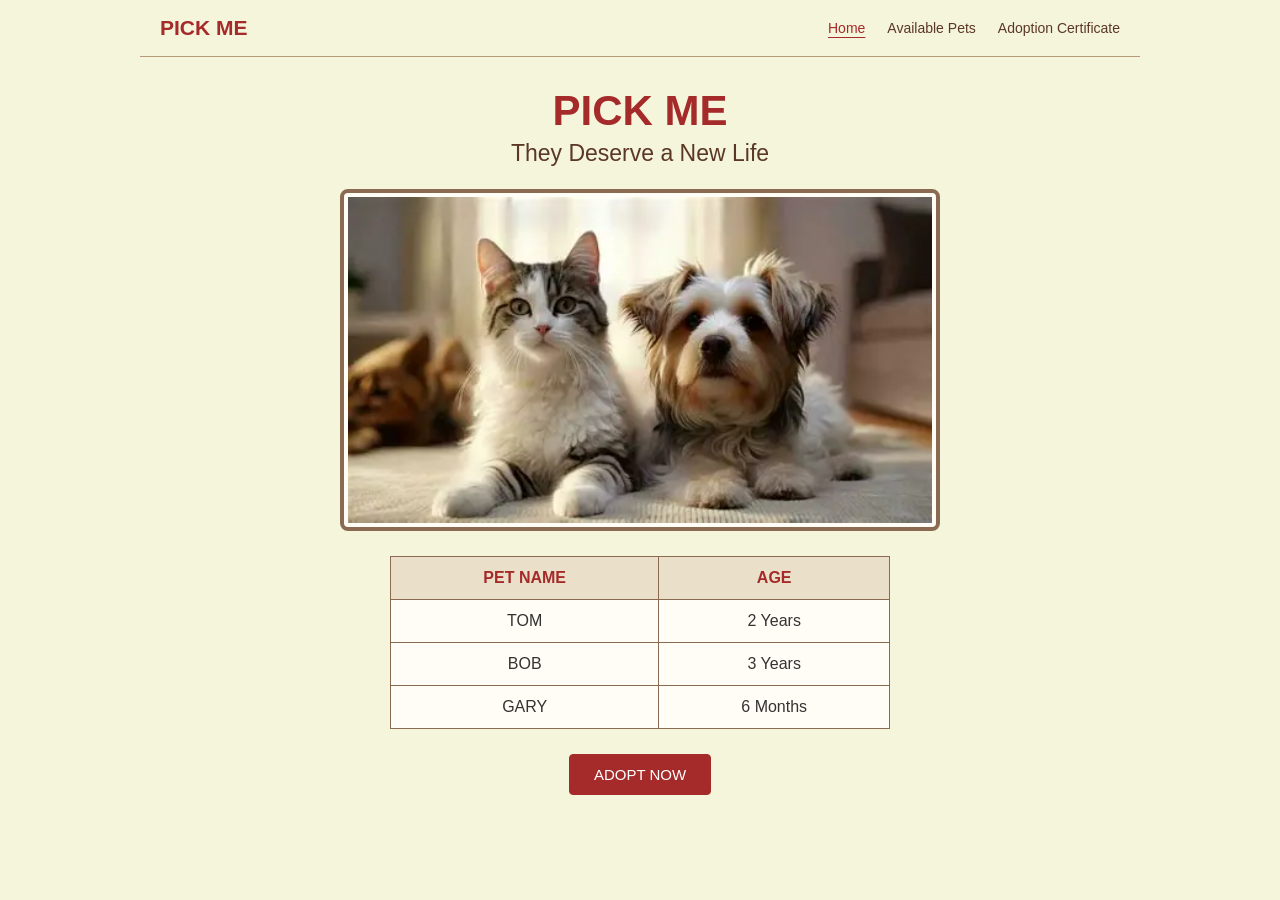
==== commit 753dead3: "Final Fix" ====
--- a/index.html
+++ b/index.html
@@ -1,43 +1,56 @@
+<!-- Muhammad Faizam
+26I-3236
+SE-E -->
 <!DOCTYPE html>
 <html lang="en">
 <head>
-  <meta charset="UTF-8">
-  <meta name="viewport" content="width=device-width, initial-scale=1.0">
-  <title>PICK ME - Home</title>
-  <link rel="stylesheet" href="style.css">
+    <meta charset="UTF-8">
+    <meta name="viewport" content="width=device-width, initial-scale=1.0">
+    <title>PICK ME - Pet Adoption</title>
+    <link rel="stylesheet" href="style.css">
+    <script src="script.js" defer></script>
 </head>
 <body>
-  <header>
-    <h1>PICK ME</h1>
-    <p class="tagline">They Deserve a New Life</p>
-    <nav>
-      <a href="index.html">Home</a>
-      <a href="pets.html">Available Pets</a>
-      <a href="adopt.html">Adoption Certificate</a>
+    <nav class="navbar" aria-label="Main navigation">
+        <a class="brand" href="index.html">PICK ME</a>
+        <div class="nav-links">
+            <a href="index.html" aria-current="page">Home</a>
+            <a href="pets.html">Available Pets</a>
+            <a href="adopt.html">Adoption Certificate</a>
+        </div>
     </nav>
-  </header>
 
-  <main>
-    <section class="intro">
-      <img class="hero-image" src="pets.svg" alt="Illustration of a dog and a cat">
-      <h2>Give a Pet a Loving Home</h2>
-      <p>Every pet deserves care, kindness, and a place to call home. Meet our lovely pets and find your new friend.</p>
-      <button type="button" onclick="adoptNow()">Adopt Now</button>
-    </section>
+    <main class="homepage" id="home">
+        <h1>PICK ME</h1>
+        <h2>They Deserve a New Life</h2>
 
-    <h2>Meet Our Pets</h2>
-    <table>
-      <thead><tr><th>Name</th><th>Age</th></tr></thead>
-      <tbody>
-        <tr><td>Tom</td><td>2 years</td></tr>
-        <tr><td>Bob</td><td>3 years</td></tr>
-        <tr><td>Gary</td><td>6 months</td></tr>
-      </tbody>
-    </table>
-    <p class="center"><a class="text-link" href="pets.html">See all available pets</a></p>
-  </main>
+        <img src="pets.webp" alt="Pets available for adoption" class="pets-image">
 
-  <footer><p>© 2026 PICK ME Pet Adoption</p></footer>
-  <script src="script.js"></script>
+        <table id="pets">
+            <thead>
+                <tr>
+                    <th>PET NAME</th>
+                    <th>AGE</th>
+                </tr>
+            </thead>
+            <tbody>
+                <tr>
+                    <td>TOM</td>
+                    <td>2 Years</td>
+                </tr>
+                <tr>
+                    <td>BOB</td>
+                    <td>3 Years</td>
+                </tr>
+                <tr>
+                    <td>GARY</td>
+                    <td>6 Months</td>
+                </tr>
+            </tbody>
+        </table>
+
+        <button type="button" id="adopt-button">ADOPT NOW</button>
+        <p id="message" role="status" aria-live="polite"></p>
+    </main>
 </body>
 </html>
--- a/style.css
+++ b/style.css
@@ -1,99 +1,380 @@
-* { box-sizing: border-box; }
+/* Simple styling that keeps the original beige and brown theme. */
+* {
+    box-sizing: border-box;
+}
+
 body {
-  margin: 0;
-  padding: 0;
-  background: #f3eadb;
-  color: #4b3425;
-  font-family: Arial, sans-serif;
-  line-height: 1.6;
-}
-header {
-  background: #e5d2b8;
-  text-align: center;
-  padding: 22px 12px 15px;
-  border-bottom: 2px solid #8b6246;
-}
-header h1 { margin: 0; color: #70482f; letter-spacing: 2px; }
-.tagline { margin: 2px 0 14px; font-style: italic; }
-nav { display: flex; justify-content: center; flex-wrap: wrap; gap: 22px; }
-nav a { color: #593b29; text-decoration: none; font-weight: bold; }
-nav a:hover, .text-link:hover { text-decoration: underline; }
-main { width: 90%; max-width: 900px; margin: 28px auto; }
-h2 { color: #70482f; text-align: center; }
-.intro { text-align: center; margin-bottom: 28px; }
-.hero-image {
-  display: block;
-  width: min(100%, 420px);
-  height: auto;
-  margin: 0 auto 18px;
-  padding: 7px;
-  border: 3px solid #8b6246;
-  border-radius: 8px;
-  background: #fffaf2;
-}
-button, .small-link {
-  display: inline-block;
-  background: #805638;
-  color: white;
-  border: 0;
-  border-radius: 5px;
-  padding: 10px 18px;
-  text-decoration: none;
-  cursor: pointer;
-  font-size: 15px;
-}
-button:hover, .small-link:hover { background: #5f3d29; }
+    margin: 0;
+    padding: 0 15px 30px;
+    background-color: beige;
+    color: #333;
+    font-family: Arial, sans-serif;
+    text-align: center;
+}
+
+/* Simple top navigation bar */
+.navbar {
+    max-width: 1000px;
+    margin: 0 auto;
+    padding: 16px 20px;
+    display: flex;
+    align-items: center;
+    justify-content: space-between;
+    gap: 18px;
+    border-bottom: 1px solid #b89a7b;
+}
+
+.brand {
+    color: brown;
+    font-size: 21px;
+    font-weight: bold;
+    text-decoration: none;
+}
+
+.nav-links {
+    display: flex;
+    align-items: center;
+    justify-content: center;
+    gap: 22px;
+    flex-wrap: wrap;
+}
+
+.nav-links a {
+    color: #5b3825;
+    font-size: 14px;
+    text-decoration: none;
+}
+
+.nav-links a:hover,
+.nav-links a[aria-current="page"] {
+    color: brown;
+    text-decoration: underline;
+    text-underline-offset: 4px;
+}
+
+.homepage {
+    max-width: 800px;
+    margin: 0 auto;
+    padding-top: 20px;
+}
+
+h1 {
+    margin: 10px 0 5px;
+    color: brown;
+    font-size: 42px;
+}
+
+h2 {
+    margin: 0 0 22px;
+    color: #5b3825;
+    font-size: 23px;
+    font-weight: normal;
+}
+
+.pets-image {
+    display: block;
+    width: min(100%, 600px);
+    height: auto;
+    margin: 0 auto 25px;
+    border: 4px solid #8b6a52;
+    border-radius: 8px;
+    padding: 4px;
+    background-color: #fffdf5;
+}
+
 table {
-  width: 100%;
-  border-collapse: collapse;
-  margin: 20px 0;
-  background: #fffaf2;
-}
-th, td { border: 1px solid #9a7659; padding: 11px; text-align: center; }
-th { background: #e5d2b8; }
-.center { text-align: center; }
-.text-link { color: #70482f; font-weight: bold; }
-form {
-  max-width: 500px;
-  margin: 20px auto;
-  padding: 20px;
-  background: #fffaf2;
-  border: 1px solid #b18a68;
-  border-radius: 7px;
-}
-label { display: block; margin: 12px 0 5px; font-weight: bold; }
-input, select {
-  width: 100%;
-  padding: 10px;
-  border: 1px solid #9a7659;
-  border-radius: 4px;
-  background: white;
-  font-size: 15px;
-}
-form button { margin-top: 18px; }
+    width: min(100%, 500px);
+    margin: 0 auto;
+    border-collapse: collapse;
+    background-color: #fffdf5;
+}
+
+th,
+td {
+    border: 1px solid #8b6a52;
+    padding: 12px 18px;
+}
+
+th {
+    background-color: #eadfc9;
+    color: brown;
+}
+
+td {
+    color: #333;
+}
+
+button {
+    margin-top: 25px;
+    padding: 11px 24px;
+    border: 1px solid brown;
+    border-radius: 4px;
+    background-color: brown;
+    color: white;
+    font-size: 15px;
+    cursor: pointer;
+}
+
+button:hover {
+    background-color: #653719;
+}
+
+button:focus-visible,
+.nav-links a:focus-visible,
+.brand:focus-visible {
+    outline: 2px solid #333;
+    outline-offset: 3px;
+}
+
+#message {
+    min-height: 20px;
+    margin-top: 12px;
+    color: brown;
+    font-size: 14px;
+}
+
+@media (max-width: 560px) {
+    .navbar {
+        flex-direction: column;
+        padding: 14px 8px;
+    }
+
+    .nav-links {
+        gap: 12px 18px;
+    }
+
+    h1 {
+        font-size: 34px;
+    }
+
+    h2 {
+        font-size: 19px;
+    }
+
+    th,
+    td {
+        padding: 10px;
+    }
+}
+
+/* Available Pets page */
+.pets-page {
+    max-width: 900px;
+    margin: 0 auto;
+    padding-top: 24px;
+}
+
+.page-intro {
+    max-width: 650px;
+    margin: 0 auto 24px;
+    line-height: 1.6;
+}
+
+.available-pets-table {
+    width: 100%;
+    max-width: 850px;
+    margin: 0 auto;
+    border-collapse: collapse;
+    background-color: #fffdf5;
+}
+
+.available-pets-table th,
+.available-pets-table td {
+    border: 1px solid #8b6a52;
+    padding: 13px 12px;
+    text-align: center;
+}
+
+.small-link-button {
+    display: inline-block;
+    padding: 7px 14px;
+    border: 1px solid brown;
+    border-radius: 4px;
+    background-color: brown;
+    color: white;
+    text-decoration: none;
+    font-size: 14px;
+}
+
+.small-link-button:hover {
+    background-color: #653719;
+}
+
+.page-navigation {
+    display: flex;
+    justify-content: space-between;
+    gap: 16px;
+    max-width: 850px;
+    margin: 25px auto 0;
+}
+
+.back-link,
+.next-link {
+    color: brown;
+    text-decoration: none;
+    font-size: 14px;
+}
+
+.back-link:hover,
+.next-link:hover {
+    text-decoration: underline;
+}
+
+@media (max-width: 650px) {
+    .available-pets-table {
+        font-size: 13px;
+    }
+
+    .available-pets-table th,
+    .available-pets-table td {
+        padding: 9px 6px;
+    }
+
+    .page-navigation {
+        flex-direction: column;
+        align-items: center;
+    }
+}
+
+
+/* Adoption Certificate page */
+.adoption-page {
+    max-width: 760px;
+    margin: 0 auto;
+    padding-top: 24px;
+}
+
+.adoption-form {
+    display: flex;
+    flex-direction: column;
+    gap: 10px;
+    width: min(100%, 440px);
+    margin: 24px auto;
+    padding: 20px;
+    border: 1px solid #b89a7b;
+    border-radius: 6px;
+    background-color: #fffdf5;
+    text-align: left;
+}
+
+.adoption-form label {
+    color: #5b3825;
+    font-weight: bold;
+    font-size: 14px;
+}
+
+.adoption-form input,
+.adoption-form select {
+    width: 100%;
+    padding: 10px;
+    border: 1px solid #8b6a52;
+    border-radius: 4px;
+    background-color: white;
+    color: #333;
+    font: inherit;
+}
+
+.adoption-form button {
+    align-self: center;
+    margin-top: 12px;
+}
+
+.adoption-form input:focus,
+.adoption-form select:focus {
+    outline: 2px solid #8b6a52;
+    outline-offset: 2px;
+}
+
+.certificate-area {
+    margin: 28px auto;
+}
+
+.thank-you-message {
+    color: brown;
+    font-size: 18px;
+    font-weight: bold;
+}
+
 .certificate {
-  max-width: 680px;
-  margin: 30px auto;
-  padding: 28px;
-  text-align: center;
-  background: #fffaf2;
-  border: 8px double #805638;
-}
-.certificate h2 { font-size: 30px; }
-.certificate h3 { color: #805638; font-size: 25px; border-bottom: 1px solid #c4a88e; display: inline-block; min-width: 180px; }
-.certificate-small { letter-spacing: 3px; font-weight: bold; }
-.certificate-date { margin-top: 25px; }
-.thanks { font-weight: bold; color: #70482f; }
-footer { text-align: center; padding: 12px; background: #e5d2b8; margin-top: 40px; }
-@media (max-width: 600px) {
-  main { width: 94%; }
-  nav { gap: 12px; }
-  th, td { padding: 7px 4px; font-size: 13px; }
-  .certificate { padding: 15px; }
-}
+    max-width: 650px;
+    margin: 18px auto;
+    padding: 30px 24px;
+    border: 5px double #8b6a52;
+    background-color: #fffdf5;
+    color: #5b3825;
+}
+
+.certificate-brand {
+    margin: 0;
+    color: brown;
+    font-size: 25px;
+    font-weight: bold;
+    letter-spacing: 2px;
+}
+
+.certificate h2 {
+    margin: 12px 0 20px;
+    color: brown;
+    font-size: 25px;
+    font-weight: bold;
+}
+
+.certificate-small {
+    line-height: 1.6;
+}
+
+.certificate-name,
+.certificate-pet {
+    margin: 12px 0;
+    color: brown;
+    font-size: 23px;
+    font-weight: bold;
+}
+
+.certificate-footer {
+    display: flex;
+    justify-content: space-between;
+    gap: 12px;
+    margin-top: 30px;
+    padding-top: 12px;
+    border-top: 1px solid #b89a7b;
+    font-size: 13px;
+}
+
+#certificate-area[hidden] {
+    display: none;
+}
+
 @media print {
-  body { background: white; }
-  header, footer, #adoption-form-section, main > .center, .certificate button { display: none !important; }
-  main { width: 100%; margin: 0; }
-  .certificate { display: block !important; border: 8px double #805638; margin: 20px auto; }
-}
+    body {
+        padding: 0;
+        background: white;
+    }
+
+    .navbar,
+    .adoption-form,
+    .page-navigation,
+    #print-certificate,
+    .adoption-page > h1,
+    .adoption-page > h2,
+    .adoption-page > .page-intro {
+        display: none !important;
+    }
+
+    .adoption-page,
+    .certificate-area,
+    .certificate {
+        max-width: none;
+        margin: 0;
+    }
+
+    .certificate {
+        border: 5px double #8b6a52;
+        -webkit-print-color-adjust: exact;
+        print-color-adjust: exact;
+    }
+
+    .thank-you-message {
+        text-align: center;
+    }
+}
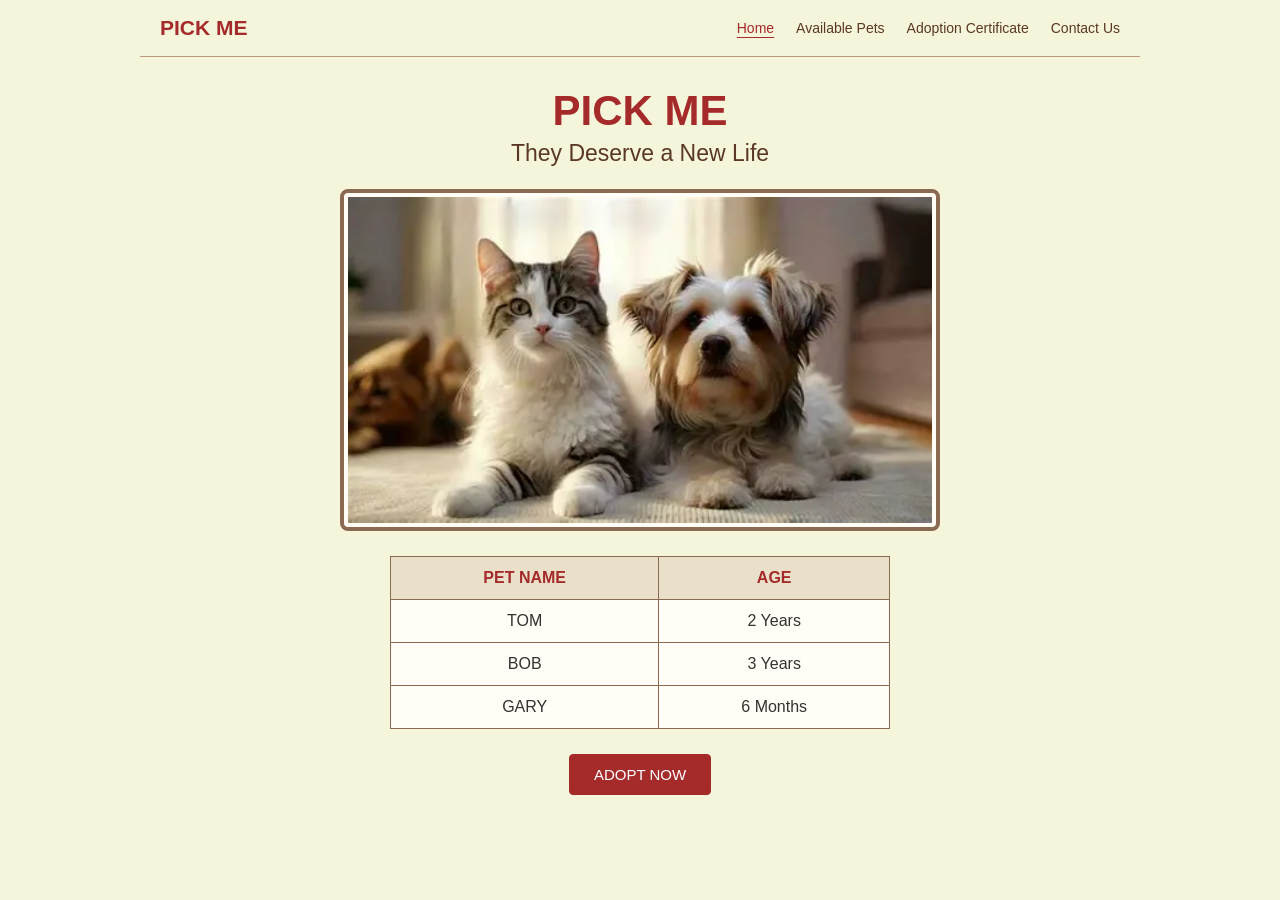
==== commit b04b895f: "add Contact Us page with themed contact form Add a Contact Us page, matching the existing website th" ====
--- a/index.html
+++ b/index.html
@@ -17,6 +17,7 @@
             <a href="index.html" aria-current="page">Home</a>
             <a href="pets.html">Available Pets</a>
             <a href="adopt.html">Adoption Certificate</a>
+            <a href="contact.html">Contact Us</a>
         </div>
     </nav>
 
--- a/style.css
+++ b/style.css
@@ -378,3 +378,72 @@
         text-align: center;
     }
 }
+
+
+/* Contact Us page - matches the existing beige and brown theme */
+.contact-page {
+    max-width: 760px;
+    margin: 0 auto;
+    padding-top: 24px;
+}
+
+.contact-form {
+    display: flex;
+    flex-direction: column;
+    gap: 10px;
+    width: min(100%, 500px);
+    margin: 24px auto;
+    padding: 20px;
+    border: 1px solid #b89a7b;
+    border-radius: 6px;
+    background-color: #fffdf5;
+    text-align: left;
+}
+
+.contact-form label {
+    color: #5b3825;
+    font-weight: bold;
+    font-size: 14px;
+}
+
+.contact-form input,
+.contact-form textarea {
+    width: 100%;
+    padding: 10px;
+    border: 1px solid #8b6a52;
+    border-radius: 4px;
+    background-color: white;
+    color: #333;
+    font: inherit;
+}
+
+.contact-form textarea {
+    min-height: 130px;
+    resize: vertical;
+}
+
+.contact-form input:focus,
+.contact-form textarea:focus {
+    outline: 2px solid #8b6a52;
+    outline-offset: 2px;
+}
+
+.contact-form button {
+    align-self: center;
+    margin-top: 12px;
+}
+
+#contact-success {
+    max-width: 500px;
+    margin: 18px auto;
+    padding: 12px;
+    border: 1px solid #b89a7b;
+    border-radius: 4px;
+    background-color: #fffdf5;
+    color: brown;
+    font-weight: bold;
+}
+
+#contact-success[hidden] {
+    display: none;
+}
